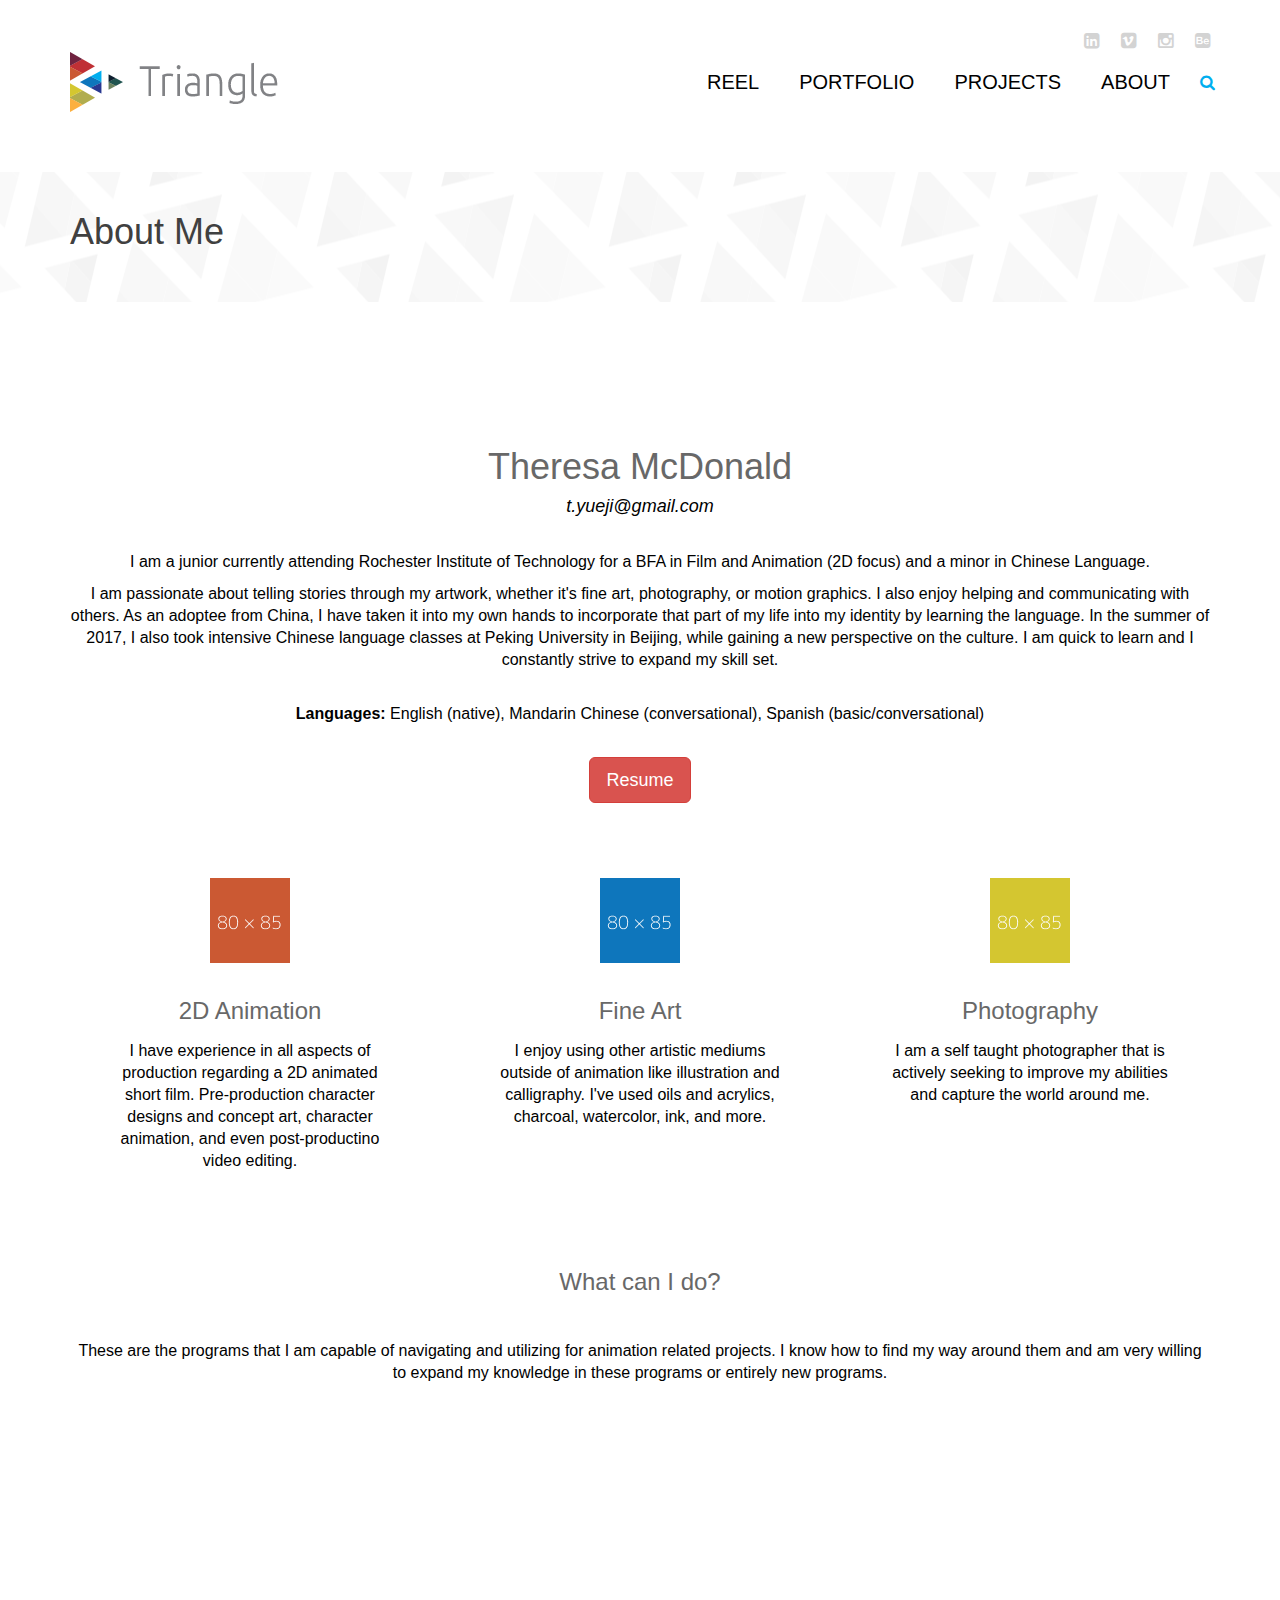
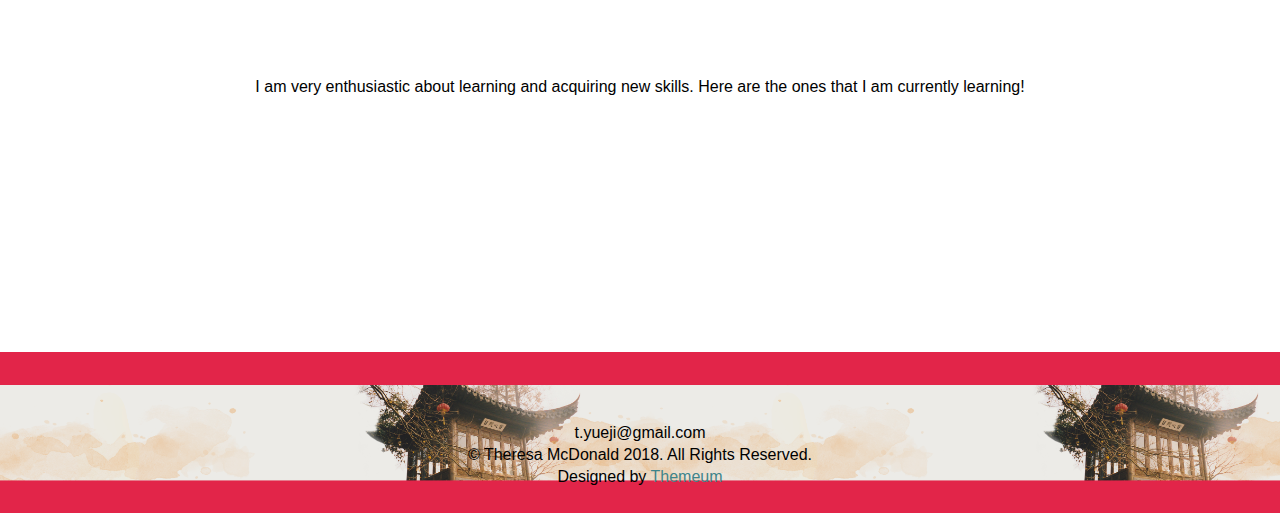
==== aboutus2.html @ 9c83306b "skills" ====
<!DOCTYPE html>
<html lang="en">
<head>
    <meta charset="utf-8">
    <meta name="viewport" content="width=device-width, initial-scale=1.0">
    <meta name="description" content="">
    <meta name="author" content="">
    <title>About | Theresa McDonald</title>
    <link href="css/bootstrap.min.css" rel="stylesheet">
    <link href="css/font-awesome.min.css" rel="stylesheet">
    <link href="css/lightbox.css" rel="stylesheet"> 
    <link href="css/animate.min.css" rel="stylesheet"> 
	<link href="css/main.css" rel="stylesheet">
	<link href="css/responsive.css" rel="stylesheet">

    <!--[if lt IE 9]>
	    <script src="js/html5shiv.js"></script>
	    <script src="js/respond.min.js"></script>
    <![endif]-->       
    <link rel="shortcut icon" href="images/ico/favicon.ico">
    <link rel="apple-touch-icon-precomposed" sizes="144x144" href="images/ico/apple-touch-icon-144-precomposed.png">
    <link rel="apple-touch-icon-precomposed" sizes="114x114" href="images/ico/apple-touch-icon-114-precomposed.png">
    <link rel="apple-touch-icon-precomposed" sizes="72x72" href="images/ico/apple-touch-icon-72-precomposed.png">
    <link rel="apple-touch-icon-precomposed" href="images/ico/apple-touch-icon-57-precomposed.png">
</head><!--/head-->

<body>
	<header id="header">      
        <div class="container">
            <div class="row">
                <div class="col-sm-12 overflow">
                   <div class="social-icons pull-right">
                        <ul class="nav nav-pills">
                            <li><a href="https://www.linkedin.com/in/theresa-mcdonald-ab7b09131/"><i class="fa fa-linkedin-square"></i></a></li>
							<li><a href="https://vimeo.com/chinarose"><i class="fa fa-vimeo-square"></i></a></li>
                            <li><a href="https://www.instagram.com/teeandroses/?hl=en"><i class="fa fa-instagram"></i></a></li>
                            <li><a href="https://www.behance.net/tym77132418"><i class="fa fa-behance-square"></i></a></li>
                            
                            
                        </ul>
                    </div> 
                </div>
             </div>
        </div>
        <div class="navbar navbar-inverse" role="banner">
            <div class="container">
                <div class="navbar-header">
                    <button type="button" class="navbar-toggle" data-toggle="collapse" data-target=".navbar-collapse">
                        <span class="sr-only">Toggle navigation</span>
                        <span class="icon-bar"></span>
                        <span class="icon-bar"></span>
                        <span class="icon-bar"></span>
                    </button>

                    <a class="navbar-brand" href="index.html">
                        <h1><img src="images/logo.png" alt="logo"></h1>
                    </a>
                    
                </div>
                <div class="collapse navbar-collapse">
                    <ul class="nav navbar-nav navbar-right">
						<li><a href="index.html">Reel</a></li>
						<li><a href="portfolio.html">Portfolio</a></li>
						<li><a href="projects.html">Projects</a></li>    
						<li><a href="aboutus2.html">About</a></li>

                    </ul>
                </div>
                <div class="search">
                    <form role="form">
                        <i class="fa fa-search"></i>
                        <div class="field-toggle">
                            <input type="text" class="search-form" autocomplete="off" placeholder="Search">
                        </div>
                    </form>
                </div>
            </div>
        </div>
    </header>
    <!--/#header-->
<section id="page-breadcrumb">
        <div class="vertical-center sun">
             <div class="container">
                <div class="row">
                    <div class="action">
                        <div class="col-sm-12">
                            <h1 class="title">About Me</h1>
                            
                        </div>
                    </div>
                </div>
            </div>
        </div>
   </section>
  

    <section id="about-company" class="padding-top wow fadeInUp" data-wow-duration="400ms" data-wow-delay="400ms">
        <div class="container">
            <div class="row">
                <div class="col-sm-12 text-center">
                    <img src="images/aboutus/5.jpg" class="margin-bottom" alt="">
                    <h1>Theresa McDonald</h1>
					<h4 class="margin-bottom"><i>t.yueji@gmail.com</i></h4> 
                    <p>I am a junior currently attending Rochester Institute of Technology for a BFA in Film and Animation (2D focus) and a minor in Chinese Language.</p>
					<p>I am passionate about telling stories through my artwork, whether it's fine art, photography, or motion graphics. I also enjoy helping and communicating with others. As an adoptee from China, I have taken it into my own hands to incorporate that part of my life into my identity by learning the language. In the summer of 2017, I also took intensive Chinese language classes at Peking University in Beijing, while gaining a new perspective on the culture. I am quick to learn and I constantly strive to expand my skill set. </p>
					</br>
					<p><b>Languages:</b> English (native), Mandarin Chinese (conversational), Spanish (basic/conversational) </p></br>
					 <button type="button" class="btn btn-lg btn-danger"><a href="https://drive.google.com/file/d/1Ku6L-DC4TEhxZw_4U4l9jzTJWD0DwLC5/view?usp=sharing"><font color="FFFFFF">Resume</font></a></button></p>
                </div>
            </div>
        </div>
    </section>
    <!--/#about-company-->
	
    
    
    <section id="services">
        <div class="container">
            <div class="row">
                <div class="col-sm-4 text-center padding wow fadeIn" data-wow-duration="1000ms" data-wow-delay="300ms">
                    <div class="single-service">
                        <div class="wow scaleIn" data-wow-duration="500ms" data-wow-delay="300ms">
                            <img src="images/home/icon1.png" alt="">
                        </div>
                        <h2>2D Animation</h2>
                        <p>I have experience in all aspects of production regarding a 2D animated short film. Pre-production character designs and concept art, character animation, and even post-productino video editing.</p>
                    </div>
                </div>
                <div class="col-sm-4 text-center padding wow fadeIn" data-wow-duration="1000ms" data-wow-delay="600ms">
                    <div class="single-service">
                        <div class="wow scaleIn" data-wow-duration="500ms" data-wow-delay="600ms">
                            <img src="images/home/icon2.png" alt="">
                        </div>
                        <h2>Fine Art</h2>
                        <p>I enjoy using other artistic mediums outside of animation like illustration and calligraphy. I've used oils and acrylics, charcoal, watercolor, ink, and more.</p>
                    </div>
                </div>
                <div class="col-sm-4 text-center padding wow fadeIn" data-wow-duration="1000ms" data-wow-delay="900ms">
                    <div class="single-service">
                        <div class="wow scaleIn" data-wow-duration="500ms" data-wow-delay="900ms">
                            <img src="images/home/icon3.png" alt="">
                        </div>
                        <h2>Photography</h2>
                        <p>I am a self taught photographer that is actively seeking to improve my abilities and capture the world around me.</p>
                    </div>
                </div>
            </div>
        </div>
    </section>

	&nbsp;
    <!--/#action-->

    <section id="company-information" >
        <div class="container">
            <div class="row">
                <div class="about-us">
				<div class="col-sm-12 text-center">
				<h2 class="bold">What can I do?</h2>
				<p>These are the programs that I am capable of navigating and utilizing for animation related projects. I know how to find my way around them and am very willing to expand my knowledge in these programs or entirely new programs.</p>
				</div>
                    <div class="col-sm-6 wow fadeInLeft" data-wow-duration="1000ms" data-wow-delay="300ms">
                        
                        <div class="row">
                           
                            
                                <h3 class="top-zero"></h3>
                                
								
								
								<div class="single-skill">
                                <h3>Photoshop</h3>
                                <div class="progress">
                                    <div class="progress-bar progress-bar-danger six-sec-ease-in-out" role="progressbar"  data-transition="90">90%</div>
                                </div>
                            </div>
                            <div class="single-skill">
                                <h3>TvPaint</h3>
                                <div class="progress">
                                    <div class="progress-bar progress-bar-danger six-sec-ease-in-out" role="progressbar"  data-transition="75">75%</div>
                                </div>
                            </div>
							<div class="single-skill">
                                <h3>Premiere Pro</h3>
                                <div class="progress">
                                    <div class="progress-bar progress-bar-danger six-sec-ease-in-out" role="progressbar"  data-transition="90">90%</div>
                                </div>
                            </div>
                            
							</div>
                        </div>
                    </div>
                    <div class="col-sm-6 wow fadeInRight" data-wow-duration="1000ms" data-wow-delay="300ms">
                        <div class="our-skills">
                            
                            
                            
							<div class="single-skill">
                                <h3>After Effects</h3>
                                <div class="progress">
                                    <div class="progress-bar progress-bar-danger six-sec-ease-in-out" role="progressbar"  data-transition="70">70%</div>
                                </div>
							</div>
							<div class="single-skill">
                                <h3>Toonboom Harmony</h3>
                                <div class="progress">
                                    <div class="progress-bar progress-bar-danger six-sec-ease-in-out" role="progressbar"  data-transition="70">70%</div>
                                </div>
                            </div>
                            <div class="single-skill">
                                <h3>Dragonframe</h3>
                                <div class="progress">
                                    <div class="progress-bar progress-bar-danger six-sec-ease-in-out" role="progressbar"  data-transition="80">80%</div>
                                </div>
                            </div>
                        </div>
                    </div>
                </div>
            </div>
        </div>
    </section>
   &nbsp;
	 <section id="company-information" class="padding-bottom">
        <div class="container">
            <div class="row">
                <div class="about-us">
				<div class="col-sm-12 text-center">
				<p>I am very enthusiastic about learning and acquiring new skills. Here are the ones that I am currently learning!</p>
				</div>
                    <div class="col-sm-6 wow fadeInLeft" data-wow-duration="1000ms" data-wow-delay="300ms">
                        
                        <div class="row">
                           
                            
                                <h3 class="top-zero"></h3>
                                
								
								
								<div class="single-skill">
                                <h3>Maya</h3>
                                <div class="progress">
                                    <div class="progress-bar progress-bar-warning six-sec-ease-in-out" role="progressbar"  data-transition="10">10%</div>
                                </div>
								</div>
                            
								<div class="single-skill">
                                <h3>Adobe Animate</h3>
                                <div class="progress">
                                    <div class="progress-bar progress-bar-warning six-sec-ease-in-out" role="progressbar"  data-transition="40">40%</div>
                                </div>
								</div>
                            
							</div>
                        </div>
                    </div>
                    <div class="col-sm-6 wow fadeInRight" data-wow-duration="1000ms" data-wow-delay="300ms">
                        <div class="our-skills">
                            
                           
							<div class="single-skill">
                                <h3>HTML/CSS</h3>
                                <div class="progress">
                                    <div class="progress-bar progress-bar-warning six-sec-ease-in-out" role="progressbar"  data-transition="30">30%</div>
                                </div>
							</div>
							<div class="single-skill">
                                <h3>Adobe Illustrator</h3>
                                <div class="progress">
                                    <div class="progress-bar progress-bar-warning six-sec-ease-in-out" role="progressbar"  data-transition="30">30%</div>
                                </div>
							</div>
							
                        </div>
                    </div>
                </div>
            </div>
        </div>
    </section>
   <!--/#footer-->
    <footer id="footer">
        <div class="container">
            <div class="row">
                
                <div class="col-sm-12" >
                    <div class="copyright-text text-center">
                        <p>t.yueji@gmail.com</p>
						<p>&copy; Theresa McDonald 2018. All Rights Reserved.</p>
                        <p>Designed by <a target="_blank" href="http://www.themeum.com">Themeum</a></p>
                    </div>
                </div>
            </div>
        </div>
    </footer>
    <!--/#footer-->

    <script type="text/javascript" src="js/jquery.js"></script>
    <script type="text/javascript" src="js/bootstrap.min.js"></script>
    <script type="text/javascript" src="js/lightbox.min.js"></script>
    <script type="text/javascript" src="js/wow.min.js"></script>
    <script type="text/javascript" src="js/jquery.countTo.js"></script>
    <script type="text/javascript" src="js/main.js"></script>   
   
</body>
</html>
---- css/main.css ----
/*
  Theme Name: Triangle
  Theme Uri: http://www.themeum.com
  Author: Themeum
  Author Uri: http://www.themeum.com
  Description: Creative Site Template
  Version: 1.1
  */

  @import url(https://fonts.googleapis.com/css?family=Lato:100,300,400,700);
  @import url(https://fonts.googleapis.com/css?family=Open+Sans:300italic,400italic,600italic,700italic,400,300,600,700);
  @import url(https://fonts.googleapis.com/css?family=Noto+Sans:400,700);

  body {
    background: #fff;
    font-family: 'book antiqua', sans-serif;
    font-weight: 300;
    font-size: 16px;
    line-height: 22px;
    color: #000;
  }

  html {
    height: 100%;
  }


  a{
    color:#C03035;
  }

  a:hover {
    outline: none;
    text-decoration:none;
    color:#ff3737;
  }

  a:focus {
    outline:none;
    outline-offset: 0;
  }

  a {
    -webkit-transition: 300ms;
    -moz-transition: 300ms;
    -o-transition: 300ms;
    transition: 300ms;
  }


  ul {
    list-style: none;
  }

  h1, h2, h3, h4, h5, h6 {
    font-family: 'Optima', sans-serif;
    font-weight: 300;
  }

  h1{
    color: #686868;
  }

  h2{
    font-size: 24px;
    color: #686868;
  }

  h3{
    font-size: 18px;
  }

  .overflow{
    overflow: hidden;
  }

  .uppercase{
    text-transform: uppercase;
  }

  .btn-common {
    font-size: 14px;
    color: #ff3737;
    border: 1px solid #0099ae;
    font-family: 'book antiqua', sans-serif;
    font-weight: 300;
    padding: 10px 25px;
  }

  #action .col-sm-5{
    position: absolute;

    top: 0;
    height: 100%;
    right: 0;
  }


  .btn-common:hover, 
  .btn-common:focus{
    outline: none;
    background: none;
    box-shadow: none;
    color: #01707f;
    border-color:#01707f;
  }

  .align-right{
    text-align: right;
  }

  .inline{
    display: inline-block;
  }

  .padding{
    padding: 65px 0;
  }

  .padding-bottom{
    padding-bottom: 65px;
  }

  .padding-top{
    padding-top: 90px;
  }

  .padding-right{
    padding-right: 80px;
  }

  .padding-left{
    padding-left: 80px;
  }

  .margin-bottom{
    margin-bottom: 35px;
  }

     .carousel-indicators.visible-xs {
      height: 20px;
      margin: 0;
      padding: 0;
      position: absolute;
      top: -35px;
      width: 100%;
      left: 0;
    }

  .carousel-indicators.visible-xs li {
    border-color: #D29948;
    border-width: 2px;
    height: 12px;
    margin: 0 5px 0 0;
    width: 12px;
  }

  .carousel-indicators.visible-xs li.active {
    background: rgba(210, 153, 72, 0.7);
  }


/*************************
*******Header******
**************************/


#header{
  margin-bottom: 0;
  padding: 30px 0 60px 0;
}

#header .navbar-inverse .container{
  position: relative;
}

.search{
  position: absolute;
  top: 20px;
  right: 0;
  z-index: 1;
}

.search i{
  color: #00aeef;
  cursor: pointer;
  position: absolute;
  right: 10px;
  top: 2px;
}

.field-toggle{
  position: relative;
  top: 30px;
  right: 15px;
  display: none;
  height: 50px;
}

.search-form{
  padding-left: 10px;
  height: 40px;
  font-size: 18px;
  color: #818285;
  font-weight: 300;
  outline: none;
  border: 1px solid #00aeef;
  margin-top: 20px;
  border-radius: 4px;
}

.social-icons ul li{
  padding: 0 10px;

}

.social-icons ul li:last-child{
  padding-right: 0;

}

.social-icons ul li a{
  font-size: 18px;
  color: #d3d3d3;
  padding: 0;
}

.social-icons ul li a:hover .fa-facebook {
  color:#ff3737;
}

.social-icons ul li a:hover .fa-behance-square {
  color:#ff3737;
}

.social-icons ul li a:hover .fa-instagram {
  color:#ff3737;
}

.social-icons ul li a:hover .fa-vimeo-square {
  color:#ff3737;
}

.social-icons ul li a:hover .fa-linkedin-square {
  color:#ff3737;
}

.social-icons ul li a:hover,
.social-icons ul li a:focus{  
  background: none;
}

#header .navbar {
  background: #fff;
  border: 0;
  margin-bottom: 0;
  font-family: 'optima', sans-serif;
}

#header .navbar-toggle{
  margin-top: 20px;
}

#header .navbar-brand{
  padding: 0;
  margin-left: 0;
}

#header .navbar-brand h1{
  padding: 0;
  margin: 0;
}

#header .navbar-nav.navbar-right >li:last-child{
  margin-right: 20px;
}

#header .navbar-nav.navbar-right >li a {
  color: #000;
  font-size: 20px;
  padding: 20px;
  text-transform: uppercase;
  font-weight: 300;
}


#header .navbar-inverse .navbar-nav  li.active > a,  
#header .navbar-inverse .navbar-nav  li.active > a:focus, 
#header .navbar-nav.navbar-right li > a:hover,
.navbar-inverse .navbar-nav > .open > a {
  background-color: inherit;
  border: 0;
  color: #ff3737;
}

#header .navbar-inverse .navbar-nav  li a:hover{
  color: #ff3737;
}


/*  Dropdown menu*/

ul.sub-menu {
  display: none;
  list-style: none;
  padding: 0;
  margin: 0;
}

#header .navbar-nav li ul.sub-menu li a{
  color: #818285;
  padding: 5px 0;
  font-size: 13px;
  display: block;
  text-transform: capitalize;
}

#header .navbar-nav li ul.sub-menu li .active{
  background: #00aeef;
  color: #fff;
  position: relative;
}

#header .navbar-nav li ul.sub-menu li .active i{
  position: absolute;
  font-size: 56px;
  top: -13px;
  color: #0884d5;
}

#header .navbar-nav li ul.sub-menu li .active .fa-angle-right{
  left: -3px;
}

#header .navbar-nav li ul.sub-menu li .active .fa-angle-left{
  right: -3px;
}

#header .navbar-nav li ul.sub-menu li a:hover,
#header .navbar-nav li ul.sub-menu li a:focus{
  background: #00aeef;
  color: #fff;
}

.fa-angle-down{
  padding-left: 5px; 
}

.scaleIn {
  -webkit-animation-name: scaleIn;
  animation-name: scaleIn;
}

@-webkit-keyframes scaleIn {
  0% {
    opacity: 0;
    -webkit-transform: scale(0);
    transform: scale(0);
  }

  100% {
    opacity: 1;
    -webkit-transform: scale(1);
    transform: scale(1);
  }
}

@keyframes scaleIn {
  0% {
    opacity: 0;
    -webkit-transform: scale(0);
    -ms-transform: scale(0);
    transform: scale(0);
  }

  100% {
    opacity: 1;
    -webkit-transform: scale(1);
    -ms-transform: scale(1);
    transform: scale(1);
  }
}


/*************************
*******Footer******
**************************/

#footer {
  padding-bottom: 10px;
  background-image: url(../images/home/footer1.png);
  background-repeat: repeat-x;
  background-position: bottom;
  background-size: contain;
}

#footer h1{
  margin-bottom: 65px;
  margin-top: 36px;
}

#footer .bottom-separator {
  margin-bottom: 60px;
}

#message {
  height: 110px;
  resize: none;
}

.bottom > h2 {
  margin-top: 0;
  margin-bottom: 26px;
}

.bottom .media-body h3 {
  margin-top: 0;
  padding-left: 25px;
}

.bottom .media-body h3 a{
  color: #ea2c00;
}

.testimonial .media{
  margin-top: 0;
  margin-bottom: 25px;
}

.testimonial .media>.pull-left{
  margin-right: 25px;
}

.testimonial .media>.pull-left img{
  margin-top: 6px;
}

.testimonial .media .media-body blockquote{
  padding-left: 25px;
  padding-right: 30px;
  position: relative;
  border-left: 0;
  margin-bottom: 0;
}

.testimonial .media .media-body blockquote:before{
  position: absolute;
  left: 5px;
  top: 8px;
  content: '"';
  font-size: 40px;
  color: #ea2c00;
  font-family: 'book antiqua', sans-serif;
  transform:rotate(180deg);
  -ms-transform:rotate(180deg); /* IE 9 */
  -webkit-transform: rotate(180deg); /* Opera, Chrome, and Safari */
  line-height: 0;
}

.testimonial .media .media-body blockquote:after{
  position: absolute;
  right: 30px;
  bottom: 14px;
  content: '"';
  font-size: 40px;
  color: #ea2c00;
  font-family: 'book antiqua', sans-serif;
  line-height: 0;
}

.contact-info.bottom {
  padding-left: 25px;
}

.bottom > address {
  line-height: 22px;
  margin-bottom: 40px;
}

.form-control {
  border: 1px solid #eaeaea;
  font-weight: 300;
  outline: none;
  box-shadow: none;
  height: 40px;
}

.form-control:hover, 
.form-control:focus{
  border-color: #4fcccd;
  outline: none;
  box-shadow: none;
}

.btn-submit {
  width: 100%;
  background-color: #4fcccd;
  color: #fff;
  font-size: 14px;
  font-weight: 300;
  letter-spacing: 5px;
  text-transform: uppercase;
  border-radius: 3px;
  margin-top: 5px;
  border-bottom: 3px solid #2f9697;
  box-shadow: none;
  padding: 10px;
}

.btn-submit:hover, 
.btn-submit:focus{
  color: #fff;
  outline: none;
  box-shadow: none;
  opacity: .8;
}

.copyright-text{
  margin-top: 70px;
  color: #000000;
  font-size: 16px;  
  padding-bottom: 15px;
}

.copyright-text a {
  color: #3e848a
}

.copyright-text p {
  margin-bottom: 0;
}

/*************************
*******Home Page******
**************************/
#home-slider {
  background: url(../images/home/slider-bg.png) 0 100% repeat-x;
  position: relative;
}

#home-slider .main-slider {
  position: relative;
  height: 450px;
}

#home-slider .slide-text{
  position: absolute;
  top: 50px;
  left: 0;
  width: 450px;
}

.animate-in .slide-text {
  -webkit-animation: fadeInLeftBig 700ms cubic-bezier(0.190,1.000,0.220,1.000) 200ms both;
  animation: fadeInLeftBig 700ms cubic-bezier(0.190,1.000,0.220,1.000) 200ms both;
}

#home-slider .slider-hill {
  position: absolute;
  right: 0;
  bottom: 0;
}

.animate-in .slider-hill {
  -webkit-animation: bounceInDown 1000ms ease-in-out 200ms both;
  animation: bounceInDown 1000ms ease-in-out 200ms both;
}

#home-slider .slider-house {
  position: absolute;
  right: 110px;
  bottom: -30px;
}

.animate-in .slider-house {
  -webkit-animation: bounceInDown 500ms ease-in-out 800ms both;
  animation: bounceInDown 500ms ease-in-out 800ms both;
}

#home-slider .slider-sun {
  position: absolute;
  right: 365px;
  bottom: 100px;
}

.animate-in .slider-sun {
  -webkit-animation: scaleIn 500ms ease-in-out 1200ms both;
  animation: scaleIn 500ms ease-in-out 1200ms both;
}

#home-slider .slider-birds1 {
  position: absolute;
  right: 470px;
  bottom: 75px;
}

.animate-in .slider-birds1 {
  -webkit-animation: fadeInLeft 500ms ease-in-out 1200ms both;
  animation: fadeInLeft 500ms ease-in-out 1200ms both;
}

#home-slider .slider-birds2 {
  position: absolute;
  right: 40px;
  bottom: 150px;
}

.animate-in .slider-birds2 {
  -webkit-animation: fadeInRight 500ms ease-in-out 1200ms both;
  animation: fadeInRight 500ms ease-in-out 1200ms both;
}


#home-slider h1{
  margin-top: 100px;
  margin-bottom: 25px;
}

#home-slider .btn-common {
  margin-top: 20px;
}

#home-slider .preloader {
  position: absolute;
  left: 0;
  top: 0;
  bottom: -30px;
  right: 0;
  background: #fafafa;
  text-align: center;
}

#home-slider .preloader > i {
  font-size: 48px;
  height: 48px;
  line-height: 48px;
  color: #00aeef;
  position: absolute;
  left: 50%;
  margin-left: -24px;
  top: 50%;
  margin-top: -24px;
}

#action {
  background-image: url(../images/home/tour-bg.png);
  background-color: #fbfafa;
  background-repeat: repeat-x;
  height: 157px;
  background-position: center;
  display: table;
  position: static;
  width: 100%;
}

.vertical-center{
  display: table-cell;
  vertical-align: middle;
  width: 100%;
  position: statice;
}


.single-service{
  overflow: hidden;
  display: block;
}

.single-service img {
  margin-bottom: 35px;
}

.single-service .fold {
  margin-bottom: 35px;
}

.single-service h2 {
  margin-top: 0;
  margin-bottom: 15px;
}

.single-service p {
  padding: 0 48px;
}

.action h1{
  margin-top: 0;
}

.action p{
  font-size: 18px;
  margin-bottom: 0;
  font-weight: 300;
}

.action .btn-common{
  margin-top: 55px;
  float: left;
}

.title {
  color: #404040;
  font-weight: 300;
}

.single-features {
  overflow: hidden;
  padding-top: 65px;
  padding-bottom: 40px;
}

.single-features .col-sm-6 {
  margin-top: 50px;
}

.single-features:last-child {
  padding-bottom: 95px;
  padding-top: 0;
}

.single-features h2{
  margin-bottom: 15px;
}

#clients{
  padding-bottom: 45px;
}

.clients {
  margin-bottom: 45px;
}

.clients img {
  display: inline-block;
}

.clients-logo {
  overflow: hidden;
  margin-bottom: 10px;
}



/*************************
*******About Us Page******
**************************/

#action , 
#page-breadcrumb{
  position: relative;
}

#page-breadcrumb {
  background-image: url(../images/home/tour-bg.png);
  background-color: #fbfafa;
  background-repeat: repeat-x;
  height: 130px;
  background-position: center;
  display: table;
  position: static;
  width: 100%;
}

#team {
  padding: 85px 0;
}

#team-carousel {
  margin-top: 80px;
}

#company-information .padding-top{
  padding-top: 172px;
  
}

.single-service img {
  height: 85px;
}

.tour-button {
  background-image: url(../images/home/tour-icon2.png);
  height: 100%;
  background-repeat: no-repeat;
  position: absolute;
  width: 100%;
  left: 0;
  background-position: 151px 4px;
}

.about-image {
  padding:90px 90px 0;
}

.team-single {
  position: relative;
}

.person-thumb {
  position: relative;
}

.person-thumb img {
}


.social-profile {
  background: none repeat scroll 0 0 rgba(137, 97, 46, 0.8);
  display: none;
  position: absolute;
  text-align: center;
  top: 0;
    -webkit-transition: all 0.9s ease;
  -moz-transition: all 0.9s ease;
  -ms-transition: all 0.9s ease;
  -o-transition: all 0.9s ease;
  transition: all 0.9s ease;transition: all 0.9s ease 0s;
  width: 100%;
  height: 100%;
}

.team-single:hover .social-profile{
  background:rgba(112, 35, 64, 0.9);
  display: block;
  -webkit-animation: fadeInUp 400ms;
  animation: fadeInUp 400ms;
  -webkit-transition: all 0.9s ease;
  -moz-transition: all 0.9s ease;
  -ms-transition: all 0.9s ease;
  -o-transition: all 0.9s ease;
  transition: all 0.9s ease;
}

.social-profile .nav-pills {
  display: inline-block;
  margin-top: -26px;
  padding: 0;
  position: relative;
  top: 50%;
}

.social-profile .nav-pills li {
  display: inline-block;
  margin: 0 5px;
}

.social-profile .nav-pills li a {
  color: #fff;
  border: 1px solid #fff;
  width: 40px;
  height: 40px;
  line-height: 40px;
  text-align: center;
  padding: 0;
  border-radius: 40px;
  -webkit-transition: all 0.9s ease;
  transition: all 0.9s ease;
}

.social-profile .nav-pills li a:hover {
  color: #ff3737;
  border-color: #702340;
}

.person-info h2 {
  font-weight: 300;
  margin-bottom: 5px;
}

.person-info h3 {
  font-size: 16px;
  color: #686868;
  font-weight: 300;
  margin-top: 0;
  margin-bottom: 0;
}

.team-carousel-control {
  position: absolute;
  top: 36%;
  width: 13px;
  height: 16px;
  text-indent: -9999999px;
  -webkit-transition: all 0.9s ease;
  -moz-transition: all 0.9s ease;
  -ms-transition: all 0.9s ease;
  -o-transition: all 0.9s ease;
  transition: all 0.9s ease;
}

.right.team-carousel-control {
  right: -50px;
  background-image: url(../images/aboutus/right.png);
}

.left.team-carousel-control {
  left: -50px;
  background-image: url(../images/aboutus/left.png);
}

.team-carousel-control:hover{
  background-position: 0 -18px;
  -webkit-transition: all 0.5s ease;
  -moz-transition: all 0.5s ease;
  -ms-transition: all 0.5s ease;  
  -o-transition: all 0.5s ease;
  transition: all 0.5s ease;
}

.count h1{
  font-size: 60px;
  color: #00aeef;
}

.count h3{
  font-size: 16px;
}

.progress .progress-bar.six-sec-ease-in-out {
  -webkit-transition: width 1s ease-in-out;
  -moz-transition: width 1s ease-in-out;
  -ms-transition: width 1s ease-in-out;
  -o-transition: width 1s ease-in-out;
  transition:  width 1s ease-in-out;
}

.top-zero{
  margin-top: 0;
}

h3.top-zero{
  font-size: 20px;
}

#company-information .about-us h2{
  margin-bottom: 45px;
}

.single-skill h3{
  font-size: 18px;
}

.progress{
  height: 30px;
  box-shadow: none;
  -webkit-box-shadow: none;
}

.progress-bar{
  line-height: 30px;
  box-shadow: none;
  -webkit-box-shadow: none;
}

.progress-bar.progress-bar-primary{
  background: #00aeef;
}



/*************************
*******Service Page******
**************************/
#recent-projects{
  padding: 85px 0;
}

.recent-projects .team-single{
  height: 355px;
}

.recent-projects p.padding-bottom{
  padding-bottom: 50px;
}

.choose{
  padding-top: 30px;
}

#company-information.choose .padding-top{
  padding-top: 50px;
}

#company-information h2{
  margin-bottom: 25px;
  margin-top: 0;
}

ul.elements{
  list-style: none;
  margin: 0;
  padding: 0;
}

ul.elements li{
  margin: 6px 0;
}

ul.elements li > i{
  color:#C03035;
  display: inline-block;
  margin-right: 10px;
}

#company-information h1.margin-bottom{
  margin-bottom: 26px;
}

/*************************
*******Portfolio Default**
**************************/

.portfolio-single {
  position: relative;
}

.portfolio-thumb {
  position: relative;
}

.portfolio-thumb img {
  width: 100%;
}


.portfolio-single:hover .portfolio-view{
  display: block;
  -webkit-animation: fadeInUp 400ms;
  animation: fadeInUp 400ms;
}

#portfolio .row{
  margin-left: -10px;
  margin-right: -10px;
}

.portfolio-view {
  display: none;
  position: absolute;
  top: 0;
  height: 100%;
  background:rgba(112, 35, 64, 0.9);
  width: 100%;
  text-align: center;
}

.portfolio-view .nav-pills {
  padding: 0;
  display: inline-block;
  margin-top: -26px;
  top: 50%;
  position: relative;
}

.portfolio-view .nav-pills li {
  display: inline-block;
  margin: 0 5px;
}

.portfolio-view .nav-pills li a {
  color: #fff;
  border: 1px solid #fff;
  width: 40px;
  height: 40px;
  line-height: 38px;
  text-align: center;
  padding: 0;
  border-radius: 40px;
  -webkit-animation: scaleIn 400ms linear 100ms both;
  animation: scaleIn 400ms linear 100ms both;
  -webkit-transition: all 0.9s ease;
  transition: all 0.9s ease;
}

.portfolio-view .nav-pills li a:hover {
  color: #ff3737;
  border-color: #702340;
  -webkit-transition: all 0.9s ease;
  transition: all 0.9s ease;
}

.portfolio-info {
  overflow: hidden;
  margin-bottom: 30px;
}

.portfolio-info h2 {
  font-size: 18px;
  margin: 15px 0 0;
}

.portfolio-filter {
  margin: 80px 0;
  padding: 0;
}

.portfolio-filter li {
  display: inline-block;
  position: relative;
}

.portfolio-filter li a {
  border-radius: 0;
  color: #686868;
  font-size: 18px;
  font-weight: 300;
  padding: 0 25px;
  text-transform: capitalize;
  border: none;
}

.portfolio-filter li .active{
  background: transparent;
  box-shadow: none;
  -webkit-box-shadow: none;
}

.portfolio-filter li a:hover, 
.portfolio-filter li a:focus,
.portfolio-filter li a.active {
  background: transparent;
  box-shadow: none;
  -webkit-box-shadow: none;
}

.portfolio-filter li a.active:before{
  position: absolute;

  content: "";
  left: 0;
  width: 13px;
  height: 16px;
  background: url(../images/portfolio/icon.png);
  top: 5px;
}

.portfolio-pagination{
  text-align: center;
  
  padding-top: 40px;
  padding-bottom: 90px;
}

.pagination li{
  display: inline-block;
  margin: 0 10px;
}

.pagination li a{
  color: #000;
  padding: 5px 10px;
  border-radius: 5px;
  border: 1px solid #fff;
}

.pagination li:first-child a{
  background: url(../images/portfolio/left.png);
  background-repeat: no-repeat;
  text-indent: -999999999px;
  background-position: center top 10px;
  width: 32px;
  height: 36px;
  border: none;
  -webkit-transition: 300ms;
  -moz-transition: 300ms;
  -o-transition: 300ms;
  transition: 300ms;
}

.pagination li:first-child a:hover{
  background: url(../images/portfolio/left.png);
  background-position: center top -37px;
  background-repeat: no-repeat;
  -webkit-transition: 300ms;
  -moz-transition: 300ms;
  -o-transition: 300ms;
  transition: 300ms;
}

.pagination li:last-child a{
  background: url(../images/portfolio/right.png);
  background-repeat: no-repeat;
  text-indent: -999999999px;
  background-position: center top 10px;
  width: 32px;
  height: 36px;
  border: none;
  -webkit-transition: 300ms;
  -moz-transition: 300ms;
  -o-transition: 300ms;
  transition: 300ms;
}

.pagination li:last-child a:hover{
  background: url(../images/portfolio/right.png);
  background-position: center top -37px;
  background-repeat: no-repeat;
  -webkit-transition: 300ms;
  -moz-transition: 300ms;
  -o-transition: 300ms;
  transition: 300ms;
}

.pagination li a:hover,
.pagination .active a, 
.pagination a:active, 
.pagination .active a:hover,
.pagination .active a:focus, 
.pagination a:focus {
  background: transparent;
  border-color: #C03035;
  color: #C03035;
}


/*****************************
Portfolio with right sidebar
*****************************/

.sidebar h3 {
  color: #404040;
  margin-top: 0;
  border-bottom: 3px solid #ececec;
  margin-bottom: 6px;
  padding-bottom: 8px;
}

.sidebar-item{
  margin-bottom: 48px;
}

.categories .navbar-stacked li {
  border-bottom: 1px solid #ececec;
}

.categories .navbar-stacked li:last-child {
  border-bottom: 0px solid #ececec;
}

.categories .navbar-stacked li a {
  font-size: 16px;
  color: #6a6a6a;
  padding: 8px 0;
  padding-left: 0;
}

.categories .navbar-stacked li a:hover{
  background: none;
  margin-left: 20px;
  color: #0099AE;
  opacity: 1;
}

.categories .navbar-stacked li.active a{
  color: #0099AE;
  padding-left: 20px;
}

.categories .navbar-stacked li.active a:before{
  position: absolute;
  content: "";
  border-color: transparent transparent transparent #0099AE;
  border-width: 8px;
  border-style: solid;
  left: 0;
  top: 13px;
  margin-top: 0;
  z-index: 0;
  transition: all 0.3s ease 0s;
  -moz-transition: all 0.3s ease 0s;
  -webkit-transition: all 0.3s ease 0s;
  -o-transition: all 0.3s ease 0s;
}

.categories .navbar-stacked li.active a:after {
  position: absolute;
  content: "";
  border-color: transparent transparent transparent #fff;
  border-width: 6px;
  border-style: solid;
  left: 0px;
  top: 15px;
  margin-top: 0;
  z-index: 1;
  transition: all 0.3s ease 0s;
  -moz-transition: all 0.3s ease 0s;
  -webkit-transition: all 0.3s ease 0s;
  -o-transition: all 0.3s ease 0s;
}

.sidebar-item .media{
  border-bottom: 1px solid #ececec;
  padding-bottom: 10px;
  padding-top: 21px;
  margin-top: 0;
  transition: all 0.3s ease 0s;
  -moz-transition: all 0.3s ease 0s;
  -webkit-transition: all 0.3s ease 0s;
  -o-transition: all 0.3s ease 0s;    
}

.sidebar-item .media:last-child{
  border-bottom: 0px solid #ececec;  
  padding-bottom: 0; 
}

.sidebar-item .media:hover{
  border-left: 2px solid #0099AE;
  padding-left: 5px;
  transition: all 0.3s ease 0s;
  -moz-transition: all 0.3s ease 0s;
  -webkit-transition: all 0.3s ease 0s;
  -o-transition: all 0.3s ease 0s;
}

.sidebar-item .media:hover.media .media-body h4 a{
  color: #0099AE;
  transition: all 0.3s ease 0s;
  -moz-transition: all 0.3s ease 0s;
  -webkit-transition: all 0.3s ease 0s;
  -o-transition: all 0.3s ease 0s;
}

.sidebar-item .media .media-body h4 {
  margin-top: 0;
  margin-bottom: 8px;
}

.sidebar-item .media .media-body h4 a{
  color: #7d7d7d;
  font-size: 16px;
}

.sidebar-item .media .media-body p {
  color: #b4b4b4;
  font-size: 12px;
}

.tag-cloud .nav-pills{
  margin-top: 16px;
}

.tag-cloud .nav-pills li{
  margin: 0;
  margin-top: 6px;
  margin-right: 4px;
}

.tag-cloud .nav-pills li a{
  font-size: 14px;
  font-weight: 300;
  padding: 5px 15px;
  background: #bbbbbb;
  color: #fff;
  border-radius: 3px;
}

.tag-cloud .nav-pills li a:hover{
  background: #0099AE;
}

.popular ul.gallery {
  margin: 0;
  padding: 0;
  list-style: none;
  margin: 10px -8px;
}

.popular ul.gallery li {
  display: block;
  width: 33.33%;
  float: left;
  padding: 8px;
}

.popular ul.gallery li a {
  display: block;
}

.popular ul.gallery li a img {
  width: 100%;
  transition: border-radius 300ms ease-in;
  -webkit-transition: border-radius 300ms ease-in;
}

.popular ul.gallery li a img:hover {
  border-radius: 60px;
}


/* Start: Recommended Isotope styles */

/**** Isotope Filtering ****/
.isotope-item {
  z-index: 2;
}

.isotope-hidden.isotope-item {
  pointer-events: none;
  z-index: 1;
}

/**** Isotope CSS3 transitions ****/

.isotope,
.isotope .isotope-item {
  -webkit-transition-duration: 0.8s;
  -moz-transition-duration: 0.8s;
  -ms-transition-duration: 0.8s;
  -o-transition-duration: 0.8s;
  transition-duration: 0.8s;
}

.isotope {
  -webkit-transition-property: height, width;
  -moz-transition-property: height, width;
  -ms-transition-property: height, width;
  -o-transition-property: height, width;
  transition-property: height, width;
}

.isotope .isotope-item {
  -webkit-transition-property: -webkit-transform, opacity;
  -moz-transition-property: -moz-transform, opacity;
  -ms-transition-property: -ms-transform, opacity;
  -o-transition-property: -o-transform, opacity;
  transition-property: transform, opacity;
}

/**** disabling Isotope CSS3 transitions ****/
.isotope.no-transition,
.isotope.no-transition .isotope-item,
.isotope .isotope-item.no-transition {
  -webkit-transition-duration: 0s;
  -moz-transition-duration: 0s;
  -ms-transition-duration: 0s;
  -o-transition-duration: 0s;
  transition-duration: 0s;
}




/*****************************
Portfolio Details
*****************************/

#portfolio-information.padding-top{
  padding-top: 100px;
}

.project-name h2{
  margin-top: 0;
  margin-bottom: 15px;
}

#related-work .title{
  margin-bottom: 55px;
  margin-top: 10px;
}

.navbar-default {
  background: none;
  padding: 0;
}

.navbar-default li a{
  font-size: 12px;
  padding: 0;
  padding-right: 15px;
}

.navbar-default li a i{
  padding-right: 8px;
}

.navbar-default li a:hover{
  color: #0884d5;
  background: none;
}

.skills .navbar-default,
.client .navbar-default{
  margin-left: 35px;
  
}

.live-preview .btn-common{
  margin-top: 21px;
  padding: 13px 45px;
}


/*****************************
Blog Default
*****************************/

.single-blog.timeline {
  background: #FFFFFF;
  border: 1px solid #ff3737;
  border-bottom: 0;
  position: relative;
  padding-bottom: 0;
}

.timeline .post-content {
  padding: 20px 20px 0;
}

.post-thumb{
  margin: -1px -1px 0;
  position: relative;
  overflow: hidden;
}

.timeline .post-thumb img {
  width: 100%;
}

.post-thumb iframe{
  width: 100%;
  min-height: 270px;
  border: 0;
}

.post-overlay{
  position: absolute;
  top: 50%;
  display: none;
  width: 94px;
  height: 140px;
  margin-top: -70px;
  overflow: hidden;
}

.post-overlay span{
  position: absolute;
  left: 50%;
  bottom: 0; 
  margin-left: -60px;
  -webkit-animation: fadeInUp 400ms;
  animation: fadeInUp 400ms;
  z-index: 9;
}


.post-overlay span:before{
  position: absolute;
  bottom: 0;
  border-style: solid;
  border-width: 60px;
  content: "";
  border-color: transparent transparent #ff3737 transparent;
  z-index: -1;
  cursor: initial;
}

.post-overlay span a{
  font-size: 30px;
  color: #fff;
  background: transparent;
  padding: 0; 
  margin-left: 50px;
}

.single-blog:hover .post-overlay{
  display: block;
  -webkit-animation: fadeIn 300ms;
  animation: fadeIn 300ms;
}

.timeline-divider{
  position: relative;
  padding-top: 50px;
}

.timeline-divider:before{
  position: absolute;
  top: 0;
  content: "";
  border-left-style: solid;
  border-left-width: 1px;
  height: 100%;
  border-left-color: #ff3737;
  left: 50%;
  margin-left: -2px;
}

.timeline-blog .col-sm-6.padding-top{
  padding-top: 70px;
}

.post-content{
  padding: 20px 0;
}

.timeline-date .btn-common{
  font-size: 18px;
  color: #4a4a4a;
  font-weight: 300;
  border-radius: 0;
  padding: 17px 40px;
}

.arrow-right{
  position: relative;
}

.arrow-right:after{
  position: absolute;
  right: 1px;
  content: "";
  top: 15px;
  background: url(../images/blog/left.png);
  width: 43px;
  height: 54px;
}

.arrow-left{
  position: relative;
}

.arrow-left:before{
  position: absolute;
  left: -2px;
  content: "";
  top: 86px;
  background: url(../images/blog/right.png);
  width: 43px;
  height: 54px;
}

.post-title {
  margin-top: 0;
}

.post-title a,
.comments-number a{
  color: #686868;
}

.post-content .post-author{
  margin-top: 0;
  
}

.post-content  .post-author a{
  font-weight: 300;
  font-size: 14px;
  color: #0099AE;
}

a.read-more{
  color: #0099AE;
  font-weight: 300;
}

a.read-more:hover{
  color: #01707F
}

.post-bottom{
  border-top: 1px solid #eeeeee;
  padding-top: 10px;
  margin-top: 20px;
  margin: 20px -20px 0;
  padding: 20px 20px 0;
}


/*****************************
Blog with right sidebar
*****************************/

.single-blog{
  padding-bottom: 30px;
}

.single-blog .post-bottom{
  border-bottom: 1px solid #eeeeee;
  padding-top: 10px;
  padding-bottom: 10px;
}

.single-blog .post-overlay span{
  left: 0;
  top: 0;
  margin-left: 0;
  width: 94px;
  height: 140px;
  background: url(../images/blog/blog-arrow.png);
  -webkit-animation: fadeInLeft 400ms;
  animation: fadeInLeft 400ms;
}

.single-blog .post-overlay span a{
  margin-left: 8px;
  font-weight: 700;
  font-size: 36px;
  line-height: 18px;
  position: absolute;
  top: 50px;
}

.single-blog .post-overlay span a small{
  font-size: 16px;
  font-weight: 300;
  margin-left: 5px;
}

.single-blog .post-overlay span:before{
  border-color: transparent;
  border-width: 0;
}

.post-nav{
  margin:0;
  padding: 0;
}

.post-nav li a{
  color: #0099AE;
  padding: 0;
  text-align: left;
}

.post-nav li a i{
  color: #0099AE;
  margin-right: 8px;
}

.post-nav li a:hover{
  background: none;
}

.blog-padding-right{
  padding-right:35px;
}

.blog-pagination {
  text-align: center;
  padding-top: 10px;
  padding-bottom: 55px;
}

/*****************************
Blog with right sidebar
*****************************/

.masonery_area .single-blog{}
.masonery_area .single-blog .post-thumb{
  height: auto;
}

.masonery_area .single-blog .post-title{
  margin-top: 5px;
}

.masonery_area .single-blog .post-title a{
  font-size: 20px;
}

.masonery_area .single-blog .post-thumb img{
  height:auto;
}

.masonery_area .single-blog .post-bottom{
  border-top:0;
  padding-top:0;
  margin-top:15px;
}

/* Audio CSS */

.audiojs{
  background:#C03035;
  height: 45px;
  width: 100%;
}

.audiojs .scrubber{
  background: #fff;  
  height: 8px;
  border-top: 0;
  width: 170px;
  margin-top: 19px;
  margin-left: 12px;
  border-radius: 10px;
}

.audiojs .play-pause{
  background: #a92b2f;
  width: 68px;
  height: 45px;
  padding: 0;
  padding-left: 24px;
  padding-top: 10px;
  border-right: 0;
}

.audiojs .time{
  display: none;
  
}

.audiojs .progress{
  background: #A92B2F;

  height: 8px;
  border-radius: 10px;
}

.audiojs .loaded{
  background:#fff;
  height: 8px;
  border-radius: 10px;
}


/*****************************
Blog Details
*****************************/

.navbar-nav.post-nav li{
  margin-right: 60px;
}

.single-blog.blog-details .post-content{
  padding-top: 30px;
}

.single-blog.blog-details .post-bottom{
  margin-top: 55px;
}

.blog-share{
  margin-top: 40px;
  background: #f5f5f5;
  display: inline-block;
  padding: 2px 0;
}

span.stMainServices,
span.stButton_gradient, 
.stButton .chicklets{
  height:24px !important;
}

.author-profile.padding{
  padding-top:50px;
}

.author-profile .col-sm-2 img{
  width: 100%;
  border-left: 3px solid #0099AE;
}

.author-profile h3{
  margin-top:0;
  color: #3a424c;
}

.author-profile p{
  color: #3a424c;
  font-weight: 400;
}

.author-profile span a{
  color: #C03035;
}

.response-area{
  border-bottom: 0;
}

.response-area h2{
  margin-top: 0;  
  margin-bottom: 0;
  border-bottom: 0;
  padding-bottom: 20px;
}

.post-comment{
  padding-left: 70px;
  padding-top: 36px;
  border-top: 1px solid #f1e8dd;
}

.post-comment .pull-left img{
  margin-right: 60px;
  border-left: 3px solid #0884d5;
}

.post-comment .media-body{
  padding-top: 6px;
  border-bottom: 0;
  padding-bottom: 50px;
}

.post-comment .media-body p{
  margin-top:10px;
}

.post-comment .media-body span i{
  color: #C03035;
  margin-right: 10px;
}

.post-comment .media-body span a{
  color: #C03035;
  font-weight: 700;
}

.post-comment .media-body .post-nav li a{
  font-weight: 300;
}

.parrent .media-list{
  margin-left: 190px;
}

.parrent .post-comment{
  padding-left: 0;
  margin-left: 70px;
}


/****************************
********* Contact Us*********
*****************************/
#map-section {
  margin-top: 50px;
  margin-bottom: 50px;
  position: relative;
}

#gmap {
  height: 350px;
}

.get-in-touch img {
  margin-top: 35px;
  margin-bottom: 32px;
}

.get-in-touch p {
  font-size: 18px;
  font-weight: 300;
}

#map-section .contact-info {
  position: absolute;
  background-color: #7c3651;
  right: 0;
  top: 0;
  width: 33%;
  height: 100%;
  padding:25px 50px;
  opacity: 0.9;
  color: #fff;
}

#map-section .contact-info h2, 
#map-section .contact-info a {
  color: #fff
}

#map-section address a:hover {
  color:#00AEEF
}

#contact-form #message{
  resize:none;
}

#contact-form .btn-submit {
  width: 28%;
  margin: 5px auto;
}

.corporate-info .corporate-address {
  background-image: url("../images/contact-bg.png");
  background-position: left top;
  background-repeat: no-repeat;
  overflow: hidden;
  padding-bottom: 50px;
}

.corporate-info .corporate-address address {
  background-image: url("../images/icon-map.png");
  background-position: left top;
  background-repeat: no-repeat;
  padding-left: 40px;
}


/****************************
****** Price-table CSS*******
*****************************/

.price-table {
  margin-top: 88px;
  margin-bottom: 96px;
}

.single-price ul {
  padding: 0;
  margin: 0;
  list-style: none;
}

.table-heading {
  background-color: transparent !important;
  color: #FFFFFF !important;
  overflow: hidden;
  padding: 0 !important;
  text-align: center;
}

.single-price.price-one .plan-name, 
.single-price.price-two .plan-name, 
.single-price.price-three .plan-name, 
.single-price.price-four .plan-name {   
  color: #fff;
  font-size: 20px;
  margin-bottom: 0;
  padding: 10px 0;
  text-transform: capitalize;
}

.single-price.price-one .plan-name {
  background-color: #0e76bc;
}

.single-price.price-two .plan-name {
  background-color: #ac2429;
}

.single-price.price-three .plan-name {
  background-color: #ed8d1b;
}

.single-price.price-four .plan-name {
  background-color: #6c825f;
}


.single-price .plan-price { 
  color: #fff;
  float: none;
  font-size: 14px;
  height: 110px;
  margin-bottom: 15px;
  overflow: hidden;
  position: relative;
  z-index: 5;
  padding-top: 15px;
}


.plan-price .dollar-sign {
  font-size: 18px;
}

.plan-price .price {
  font-size: 24px;
}

.plan-price .month {
  display: block;
  margin-top: -6px;
}

.price-one .plan-price:after, 
.price-two .plan-price:after, 
.price-three .plan-price:after, 
.price-four .plan-price:after  {  
  border-style: solid;
  border-width: 110px;
  content: "";
  height: 0;
  left:50%;
  position: absolute;
  top: 0;
  width: 0;
  z-index: -1;
  margin-left: -110px;
}

.price-one .plan-price:after {
  border-color: #0d6fb1 transparent transparent;
}

.price-two .plan-price:after {
  border-color: #ac2429 transparent transparent;
}

.price-three .plan-price:after {
  border-color: #e78817 transparent transparent;
}

.price-four .plan-price:after {
  border-color: #5f7452 transparent transparent;
}

.single-price ul li, 
.single-table ul li {
  padding: 12px 18px;
  background-color: #f7f7f7;
  margin-bottom: 5px;
  color: #696969;
}

.single-price ul li span, 
.single-table ul li span {
  float: right;
}

.price-one .btn-buynow, 
.price-two .btn-buynow, 
.price-three .btn-buynow, 
.price-four .btn-buynow   {  
  border-radius: 0;
  color: #fff;
  padding: 12px;
  font-weight: 300;
  letter-spacing: 3px;
  text-transform: uppercase;
  display: block;
}

.price-one .btn-buynow  {
  background-color: #0d6fb1;
}

.price-two .btn-buynow  {
  background-color: #ac2429;
}

.price-three .btn-buynow  {
  background-color: #e78817;
}

.price-four .btn-buynow  {
  background-color: #5f7452;
}

.price-one .btn-buynow:hover  {
  background-color: #0a5a90;
}

.price-two .btn-buynow:hover  {
  background-color: #821b1e;
}

.price-three .btn-buynow:hover  {
  background-color: #c57413;
}

.price-four .btn-buynow:hover  {
  background-color: #48583e;
}


.price-table2, .price-table3{
  margin-bottom:125px;
}

.price-table4 {
  margin-bottom: 150px
}

.table-one .table-header, 
.table-two .table-header, 
.table-three .table-header, 
.table-four .table-header {
  overflow: hidden;
  padding:20px;
  color: #fff;
}


.table-one .table-header {
  background-color:#0e76bc;
} 

.table-two .table-header {
  background-color:#c03035;
}

.table-three .table-header {
  background-color:#ed8d1b;
}

.table-four .table-header {
  background-color:#6c825f;
}

.single-table {
  position: relative;
  padding-top: 60px;
}

.table-one:before, 
.table-two:before, 
.table-three:before, 
.table-four:before {
  
  border-style: solid;
  border-width: 0 130px 60px;
  content: "";
  height: 0;
  left: 0;
  position: absolute;
  top: 0;
  width: 100%;
}

.table-one:before {
  border-color: transparent transparent #0d6fb1;
} 

.table-two:before {
  border-color: transparent transparent #ac2429;
}

.table-three:before {
  border-color: transparent transparent #e78817;
}

.table-four:before {
  border-color: transparent transparent #5f7452;
}

.table-header h2 {
  color: #fff;
  float: left;
  font-size: 24px;
  margin-top: 7px;
}

.table-header .plan-price {
  float: right;
  margin: 0;
  overflow: hidden;
  padding-top: 1px;
}

.single-table .btn-signup {
  display: block;
  text-align: center;
  position:relative;
  z-index:1;
}

.single-table ul {
  margin: 0;
  padding: 0;
}

.table-one .btn-signup:after, 
.table-two .btn-signup:after, 
.table-three .btn-signup:after, 
.table-four .btn-signup:after {
  content: "";
  position: absolute;  
  border-style: solid;
  border-width: 78px 130px 0;  
  height: 0;
  left: 0; 
  top: -1px;
  width: 100%;
  z-index: -1;
}

.table-one .btn-signup:after {
  border-color: #0d6fb1 transparent transparent;
}

.table-two .btn-signup:after {
  border-color: #ac2429 transparent transparent;
}

.table-three .btn-signup:after {
  border-color: #e78817 transparent transparent;
}

.table-four .btn-signup:after {
  border-color: #5f7452 transparent transparent;
}

.single-table .btn-signup a {
  color: #fff;
  display: inline-block;
  overflow: hidden;
  padding: 20px 0 0 0;
  text-transform: uppercase;
  letter-spacing: 3px;
}


.table-one .btn-signup:hover.btn-signup:after{
 border-color: #0b598d transparent transparent;
}


.table-two .btn-signup.btn-signup:hover:after {
  border-color: #831c20 transparent transparent;
}

.table-three .btn-signup.btn-signup:hover:after {
 border-color: #bd7014 transparent transparent;
}

.table-four .btn-signup.btn-signup:hover:after{
  border-color: #3d4b35 transparent transparent;
}


/*************************
********404 page CSS******
**************************/

#error-page {
  display: table;
  height: 100%;
  min-height: 100%;
  width: 100%;
  color: #686868;
  font-size: 18px;
  font-weight: 300;
  padding: 100px 0;
}

#error-page .container-fluid {
  overflow: hidden;
}

.error-page-inner {
  display: table-cell;
  vertical-align: middle;
}

.bg-404 {
  background-image: url("../images/home/tour-bg.png");
  background-repeat: repeat-x;
  background-position: center top;
}

.error-image {
  display: inline-block;
  padding-top: 50px;
  padding-bottom: 50px;
}

.error-image img {
  width: 100%;
}

#error-page h2 {
  font-size:36px;
  text-transform: uppercase;
}

.btn-error {
  font-weight: 300;
  margin-top: 30px;
  padding:25px 55px;
  text-transform: uppercase;
  font-size: 16px;
  letter-spacing: 5px;
  background-color: transparent;
  border: 1px solid #cc9b59;
  margin-top: 50px;
  margin-bottom: 50px;
}

.btn-error:hover, .btn-error:focus  {
  background-color: #cc9b59;
  border-color:#cc9b59;
  color:#fff;
}

#error-page i, #coming-soon i {
  border: 1px solid #cc9b59;
  height: 40px;
  width: 40px;
  line-height: 40px;
  color: #cc9b59;
  font-size: 17px;
  margin:0 15px;
  border-radius: 50%;
  -webkit-transition: all 0.3s ease-in-out;
  -moz-transition: all 0.3s ease-in-out;
  -ms-transition: all 0.3s ease-in-out;
  -o-transition: all 0.3s ease-in-out;
  transition: all 0.3s ease-in-out;
}

#error-page i:hover, #coming-soon i:hover {
  background-color: #cc9b59;
  color: #fff;
  -webkit-transition: all 0.3s ease-in-out;
  -moz-transition: all 0.3s ease-in-out;
  -ms-transition: all 0.3s ease-in-out;
  -o-transition: all 0.3s ease-in-out;
  transition: all 0.3s ease-in-out;
}


/*************************
********404 page CSS******
**************************/

#error-page {
  display: table;
  height: 100%;
  min-height: 100%;
  width: 100%;
  color: #686868;
  font-size: 18px;
  font-weight: 300;
  padding: 100px 0;
}

#error-page .container-fluid {
  overflow: hidden;
}

.error-page-inner {
  display: table-cell;
  vertical-align: middle;
}

.bg-404 {
  background-image: url("../images/404-bg.png");
  background-repeat: repeat-x;
  background-position: center top;
}

.error-image {
  display: inline-block;
  padding-top: 50px;
  padding-bottom: 50px;
}

.error-image img {
  width: 100%;
}

#error-page h2 {
  font-size:36px;
  text-transform: uppercase;
}

.btn-error {
  background-color: rgba(0, 0, 0, 0);
  border: 3px solid #4FCCCD;
  color: #797979;
  font-size: 16px;
  font-weight: 700;
  letter-spacing:0;
  margin-bottom: 50px;
  margin-top: 50px;
  padding: 25px 53px;
  text-transform: uppercase;
  font-family: 'book antiqua', sans-serif;
}

.btn-error:hover, .btn-error:focus  {
  background-color: #4FCCCD;
  border-color:#4FCCCD;
  color:#fff;
}

#error-page i, #coming-soon i {
  border: 3px solid #cecece;
  height: 40px;
  width: 40px;
  line-height: 35px;
  color: #cecece;
  font-size: 17px;
  margin:0 15px;
  border-radius: 50%;
  -webkit-transition: all 0.3s ease-in-out;
  -moz-transition: all 0.3s ease-in-out;
  -ms-transition: all 0.3s ease-in-out;
  -o-transition: all 0.3s ease-in-out;
  transition: all 0.3s ease-in-out;
}

#error-page i.fa-twitter:hover, 
#coming-soon i.fa-twitter:hover, 
#error-page i.fa-twitter:hover, 
#coming-soon i.fa-twitter:hover, 
#error-page i.fa-google-plus:hover, 
#coming-soon i.fa-google-plus:hover {    
  -webkit-transition: all 0.3s ease-in-out;
  -moz-transition: all 0.3s ease-in-out;
  -ms-transition: all 0.3s ease-in-out;
  -o-transition: all 0.3s ease-in-out;
  transition: all 0.3s ease-in-out;
}

#error-page i.fa-facebook:hover, 
#coming-soon i.fa-facebook:hover{
  background-color:transparent;  
  color: #314A87;
  border-color:#314A87;
}

#error-page i.fa-twitter:hover, 
#coming-soon i.fa-twitter:hover{
  background-color:transparent;  
  color: #22BBF4;
  border-color:#22BBF4;
}

#error-page i.fa-google-plus:hover, 
#coming-soon i.fa-google-plus:hover{
  background-color:transparent;  
  color: #DD4C3B;
  border-color:#DD4C3B;
}

/*************************
******Coming Soon CSS*****
**************************/

.logo-image {
  display: block;
  text-align: center;
  margin-top: 80px;
  margin-bottom: 95px;
}

.logo-image img {
  display: inline-block;
}

#coming-soon {
  background-image: url("../images/coming-soon-bg.png");
  background-position: center top;
  background-repeat: repeat-x;
  padding: 40px 0;
  overflow: hidden;
}

#coming-soon .social-link {
  margin-top: 35px;
}

.time-count {
  display: block;
  text-align: center;
}

.time-count ul {
  padding-left: 0;
}

#countdown {
  display: block;
  max-width: 960px;
  margin: 80px auto 100px;
}


#countdown li {
  float: left;
  display: block;
  width: 25%;
  text-align: center;
  height: 254px;
  background-position: 50% 0;
  background-repeat: no-repeat;
  background-size: contain !important;
  position: relative;
  color: #fff;
}

#countdown li.angle-one {
  background-image: url(../images/coming-soon1.png);
  left: 120px;
}

#countdown li.angle-two {
  background-image: url(../images/coming-soon2.png);
  left: 40px;
}

#countdown li.angle-three {
  background-image: url(../images/coming-soon3.png);
  right: 40px;
}

#countdown li.angle-four {
  background-image: url(../images/coming-soon4.png);
  right: 120px;
}

#countdown li > span {
  font-size: 48px;
  line-height: 48px;
  font-weight: 700;
  color: #fff;
  display: inline-block;
  margin-top: 40px;
}

#countdown li.angle-two > span,
#countdown li.angle-four > span {
  margin-top: 80px;
}


#subscribe {
  background-color: #565656;
  color: #FFFFFF;
  padding: 40px 0 50px;
}

#subscribe h2 {
  color: #fff;
  text-transform: uppercase;
}

#subscribe .fa-envelope-o {
  color: #0884d5;
  margin-right: 5px;
}

#subscribe .form-control {
  background-color: transparent;
  height: 52px;
  color: #fff;
  border:2px solid #00aeef;
}

#newsletter {
  margin-top: 35px;
  position: relative;
}

#newsletter i {
  color: #0884d5;
  font-size: 36px;
  position: absolute;
  right: 12px;
  top: 7px;
}

.newsletter p {
  color: #919191;
  font-size: 12px;
  margin-top: 10px;
}

#coming-soon-footer {
  padding: 45px 0;
  line-height: 15px;
  overflow: hidden;
}

#coming-soon-footer a {
  color: #d89b4e;
}

#coming-soon-footer a:hover {
  color: #b38040
}

/*Shortcodes CSS*/
.bs-example{
  margin: 0 0 20px;
}

.panel-group{
  border: 1px solid #eee;
}
.panel-default{
  border: 0;
}
.panel-group .panel{
  border-radius: 0;
}
.panel-group .panel+.panel{
  margin-top: 0;
}

.panel-default>.panel-heading{
  background-color: transparent;
  border-top: 1px solid #eee;
}

.panel-group .panel-default:first-child>.panel-heading{
  border-top: 0;
}

.panel-default>.panel-heading+.panel-collapse .panel-body{
  border-top-color: #eee;
}


.nav-pills>li.active>a, .nav-pills>li.active>a:hover, .nav-pills>li.active>a:focus{
  background-color: #4FCCCD;
}

.tab-content {
  padding-top: 20px;
}

/*Features*/
.feature-inner{
  text-align: center;
}
.icon-wrapper{
  display: inline-block;
  background-color: #4FCCCD;
  color: #fff;
  padding: 25px;
  box-shadow: 0 0 0 5px rgba(0,0,0,.1) inset;
  -webkit-box-shadow: 0 0 0 5px rgba(0,0,0,.1) inset;
  border-radius: 100%;
  margin: 10px 0;
}
---- css/responsive.css ----
@media only screen and (min-width : 768px) {
  .nav.navbar-nav > li:hover > ul.sub-menu{
    display: block;
    -webkit-animation: fadeInUp 400ms;
    animation: fadeInUp 400ms;
  }

  ul.sub-menu {
    position: absolute;
    top: 60px;
    left: 0;
    background: #fff;
    padding: 10px 0;
    width: 240px;
    box-shadow: none;
    display: none;
    z-index: 999;
    border: 1px solid #00aeef;
  }

  #header .navbar-nav li ul.sub-menu li a {
    padding-left: 20px;
  }


}

/*md only*/
@media (min-width: 992px) and (max-width: 1199px) {
  .col-md-4.portfolio-item{
    width: 33%;
  }
}

/*sm only*/
@media (min-width: 768px) and (max-width: 991px) {
  .col-sm-4.portfolio-item{
    width: 33%;
  }
}

/* md */
@media only screen and (max-width : 1200px) {

  /*Pricing Table*/
  .single-price .plan-price:after {
    border-width:100px;
    margin-left:-100px;
  }

  .single-table .table-content {
    padding: 20px;
  }

  .table-header {
    padding: 0 10px 7px;
  }

  .single-table:before {
    border-width:0 106px 60px;
  }

  .single-table .btn-signup:after {
    border-width:78px 106px 0;
  }

}

/* sm */
@media only screen and (max-width : 992px) {

  h1{
    font-size: 25px;
  }

  #header .navbar-nav.navbar-right li {
    padding: 0;
  }

  #header .navbar-nav.navbar-right >li a {
    padding: 20px 10px;
  }

  #home-slider {
    margin-top: 30px;
  }

  #home-slider .main-slider {
    height: 250px;
  }

  #home-slider .slide-text {
    top: 0;
    width: 50%;
  }

  #home-slider h1 {
    margin-top: 0;
  }

  #home-slider .slider-hill {
    width: 400px;
  }

  #home-slider .slider-house {
    width: 250px;
    right: 90px;
    bottom: -20px;
  }

  #home-slider .slider-sun {
    right: 255px;
    bottom: 65px;
    width: 60px
  }

  #home-slider .slider-birds1 {
    right: 320px;
    bottom: 60px;
    width: 70px;
  }

  #home-slider .slider-birds2 {
    right: 0;
    bottom: 90px;
    width: 80px;
  }

  /*Pricing Table*/
  .single-price {
    margin-bottom: 40px;
  }

  .single-price .plan-price {
    height: 140px;
  }

  .single-price .plan-price:after {
    border-width: 140px;
    margin-left: -140px;
  }

  .single-table {
    margin-bottom: 50px;
  }

  .single-table:before {
    border-width: 0 172px 60px;
  }

  .single-table .btn-signup:after {
    border-width: 78px 173px 0;
  }

  #price-table2 {
    margin-bottom: 100px;
  }

  .nav.navbar-nav.post-nav li{
    display: inline-block;
    margin-right: 15px;
  }

  .masonery_area .nav.nav-justified.post-nav li {
    display: table-cell;
  }

  /* Blog */
  .post-comment {
    padding-left: 0;
  }

  .post-comment .pull-left img {
    margin-right: 20px;
  }

  .parrent .post-comment {
    margin-left: 0;
  }

  .parrent .media-list {
    margin-left: 150px;
  }

  .single-blog.two-column .post-overlay{
    margin-top: 0;
  }

}


/* xs */
@media only screen and (max-width : 768px) {

  h1{
    font-size: 22px;
  }

  h2{
    font-size:20px;
  }

  .padding{
    padding: 30px 0;
  }

  #header {
    padding-bottom: 40px;
    padding-top: 10px;
  }

  .social-icons.pull-right{
    float: left !important;
  }

  #header .navbar-inverse .navbar-toggle,
  #header .navbar-inverse .navbar-toggle:focus {
    border-color: #00aeef;
    margin-top: 15px;
    margin-right: 5px;
    outline: none;
  }

  .navbar-header .navbar-toggle .icon-bar {
    background-color: #00aeef;
  }

  #header .navbar-inverse .navbar-toggle:hover {
    background: #00aeef;
  }

  #header .navbar-inverse .navbar-toggle:hover .icon-bar {
    background: #fff;
  }
 
  .navbar-inverse .navbar-collapse,
  .navbar-inverse .navbar-form {
    border-top: 0;
  }

  .navbar.navbar-inverse {
    margin-top: 20px;
    padding-left: 15px;
    padding-right: 15px;
  }

  .social-icons ul li:first-child{
    padding-left: 0;
  }

  .search {
    top: -40px;
  }

  #header .navbar-nav.navbar-right li > a > i {
    display: inline-block;
    float: right;
    padding: 8px 10px 8px 30px
  }

  #header .navbar-nav.navbar-right li > a {
    padding: 10px 0;
  }

  #header .navbar-nav li ul.sub-menu li a {
    padding: 5px 10px;
  }

  #header .navbar-inverse .navbar-nav li.active > a, 
  #header .navbar-inverse .navbar-nav li.active > a:focus, 
  #header .navbar-nav.navbar-right li > a:hover {
    border: none;
  }


  #home-slider {
    margin: 50px 20px;
  }

  #home-slider .main-slider {
    height: 500px;
  }

  #home-slider .slide-text {
    top: 0;
    width: 100%;
    text-align: center;
  }


  #home-slider .slider-hill {
    right: 50%;
    margin-right: -200px;
  }

  #home-slider .slider-house {
    right: 50%;
    margin-right: -125px;
  }

  #home-slider .slider-sun {
    right: 50%;
    margin-right: 60px;
  }

  #home-slider .slider-birds1 {
    width: 70px;
    right: 50%;
    margin-right: 120px;
  }

  #home-slider .slider-birds2 {
    width: 70px;
    right: 50%;
    margin-right: -200px;
  }

  /*Pricing Table*/
  .single-price, .single-table {
    margin-bottom: 45px;
  }

  .single-price .plan-price {
    height: 200px;
    padding-top: 25px;
  }

  .single-price .plan-price:after {
    border-width: 200px;
    margin-left: -200px;
  }

  .single-table:before {
    border-width: 0 225px 60px;
  }

  .single-table .btn-signup:after {
    border-width: 78px 225px 0;
  }

  .single-table .btn-signup a {
    padding: 15px;
  }


  #action.responsive{
    height: 255px;
  }

  .action.take-tour{
    margin-top: -95px;
  }

  .action.take-tour .col-sm-7{
    width: 100%;
    text-align: center;
  }

  .action.take-tour .col-sm-5{
    width: 100%;
    margin-top: 120px;
  }

  .single-features {
    padding-bottom: 0;
    padding-top: 30px;
  }

  .single-features img {
    margin-bottom: 25px;
  }


  .single-features {
    text-align: center;
  }

  .single-features * {
    display: inline-block;
    text-align: center;
  }


  /* about us */

  .team-single {
    margin-bottom: 30px;
  }

  #company-information.choose .padding-top {
    padding-top: 0;
  }

  /* Blog */
  .arrow-right:after {
    background: none ;
  }

  .arrow-left:before {
    background: none;
  }

  .col-sm-6.padding-right.arrow-right{
    padding-right: 15px;
  }

  .col-sm-6.padding-left.padding-top.arrow-left {
    margin-bottom: 70px;
    padding-left: 15px;
  }

  .blog-padding-right {
    padding-right: 15px;
  }

  .nav.nav-justified.post-nav li, 
  .nav.navbar-nav.post-nav li{
    display: inline-block;
    margin-right: 15px;
  }

  .author-profile .col-sm-2 img {
    margin-bottom: 20px;
    width: auto;
  }

  .post-comment {
    padding-left: 0;
  }

  .parrent .post-comment {
    margin-left: 0;
  }

  .parrent .media-list {
    margin-left: 140px;
  }

  .post-comment .pull-left img{
    margin-right: 10px;
  }

  .single-blog.two-column .post-overlay{
    margin-top: 0;
  }

  /* Portfolio */

  .project-name h2 {
    margin-top: 20px;
  }

  .portfolio-filter li a{
    padding: 0 15px;
  }

  /*Coming Soon CSS*/
  #countdown li.angle-one {
    left: 60px;
  }

  #countdown li.angle-two {
    left: 20px;
  }

  #countdown li.angle-three {
    right: 20px;
  }

  #countdown li.angle-four {
    right: 60px;
  }

  #countdown li > span {
    font-size: 36px;
    line-height: 36px;
    margin-top: 30px;
  }

  #countdown li.angle-two > span,
  #countdown li.angle-four > span {
    margin-top: 60px;
  }

  #subscribe {
    font-size: 14px;
    text-align: center;
  }

  #newsletter .form-control {
    font-size: 14px;
    height: 40px
  }

  #newsletter i {
    font-size: 25px;
  }

  #countdown li.angle-one span.minutes, 
  #countdown li.angle-one .minute {
    margin-left: 0
  }

  /* Contact-us2 CSS*/
  #map-section .contact-info {
    width: 51%;
    padding: 20px;
  }

  #gmap {
    height: 310px;
  }

  #contact-form .btn-submit {
    width:50%;
  }

  #map-section .contact-info h2 {
    font-size: 20px;
  }

  #map-section .contact-info address {
    font-size: 14px;
  }


  /* 404 error CSS*/
  #error-page {
    padding: 50px 25px;
  }

  #error-page h2 {
    font-size: 24px;
  }

  .btn-error {
    font-size: 13px;
    padding: 12px 18px;
  }
}

@media only screen and (max-width : 480px) {

  /* Pricing Table*/

  .single-price, .single-table {
    margin-bottom: 35px;
  }

  .single-price .plan-price {
    height: 110px;
    padding-top: 7px;
  }

  .single-price .plan-price:after {
    border-width: 110px;
    margin-left: -110px;
  }

  .single-table:before {
    border-width: 0 145px 60px;
  }

  .single-table .btn-signup:after {
    border-width: 78px 145px 0;
  }

  /* Coming soon */
  #countdown li.angle-one {
    left: 25px;
  }

  #countdown li.angle-two {
    left: 10px;
  }

  #countdown li.angle-three {
    right: 10px;
  }

  #countdown li.angle-four {
    right: 25px;
  }

  #countdown li > span {
    font-size: 14px;
    line-height: 14px;
    margin-top: 10px;
  }

  #countdown li.angle-two > span,
  #countdown li.angle-four > span {
    margin-top: 30px;
  }


  #subscribe {
    font-size: 14px;
    text-align: center;
  }

  #newsletter .form-control {
    font-size: 14px;
    height: 40px
  }

  #newsletter i {
    font-size: 25px;
  }

  #countdown li.angle-one span.minutes, 
  #countdown li.angle-one .minute {
    margin-left: 0
  }

  /* Contact-us2 CSS*/

  #map-section .contact-info {
    width: 100%;
  }

  #gmap {
    height: 390px;
  }

  #contact-form .btn-submit {
    width: 60%;
  }

  /* 404 error CSS*/

  #error-page {
    padding: 50px 25px;
  }

  #error-page h2 {
    font-size: 24px;
  }

  .btn-error {
    font-size: 10px;
    padding: 12px 11px;
  }
}
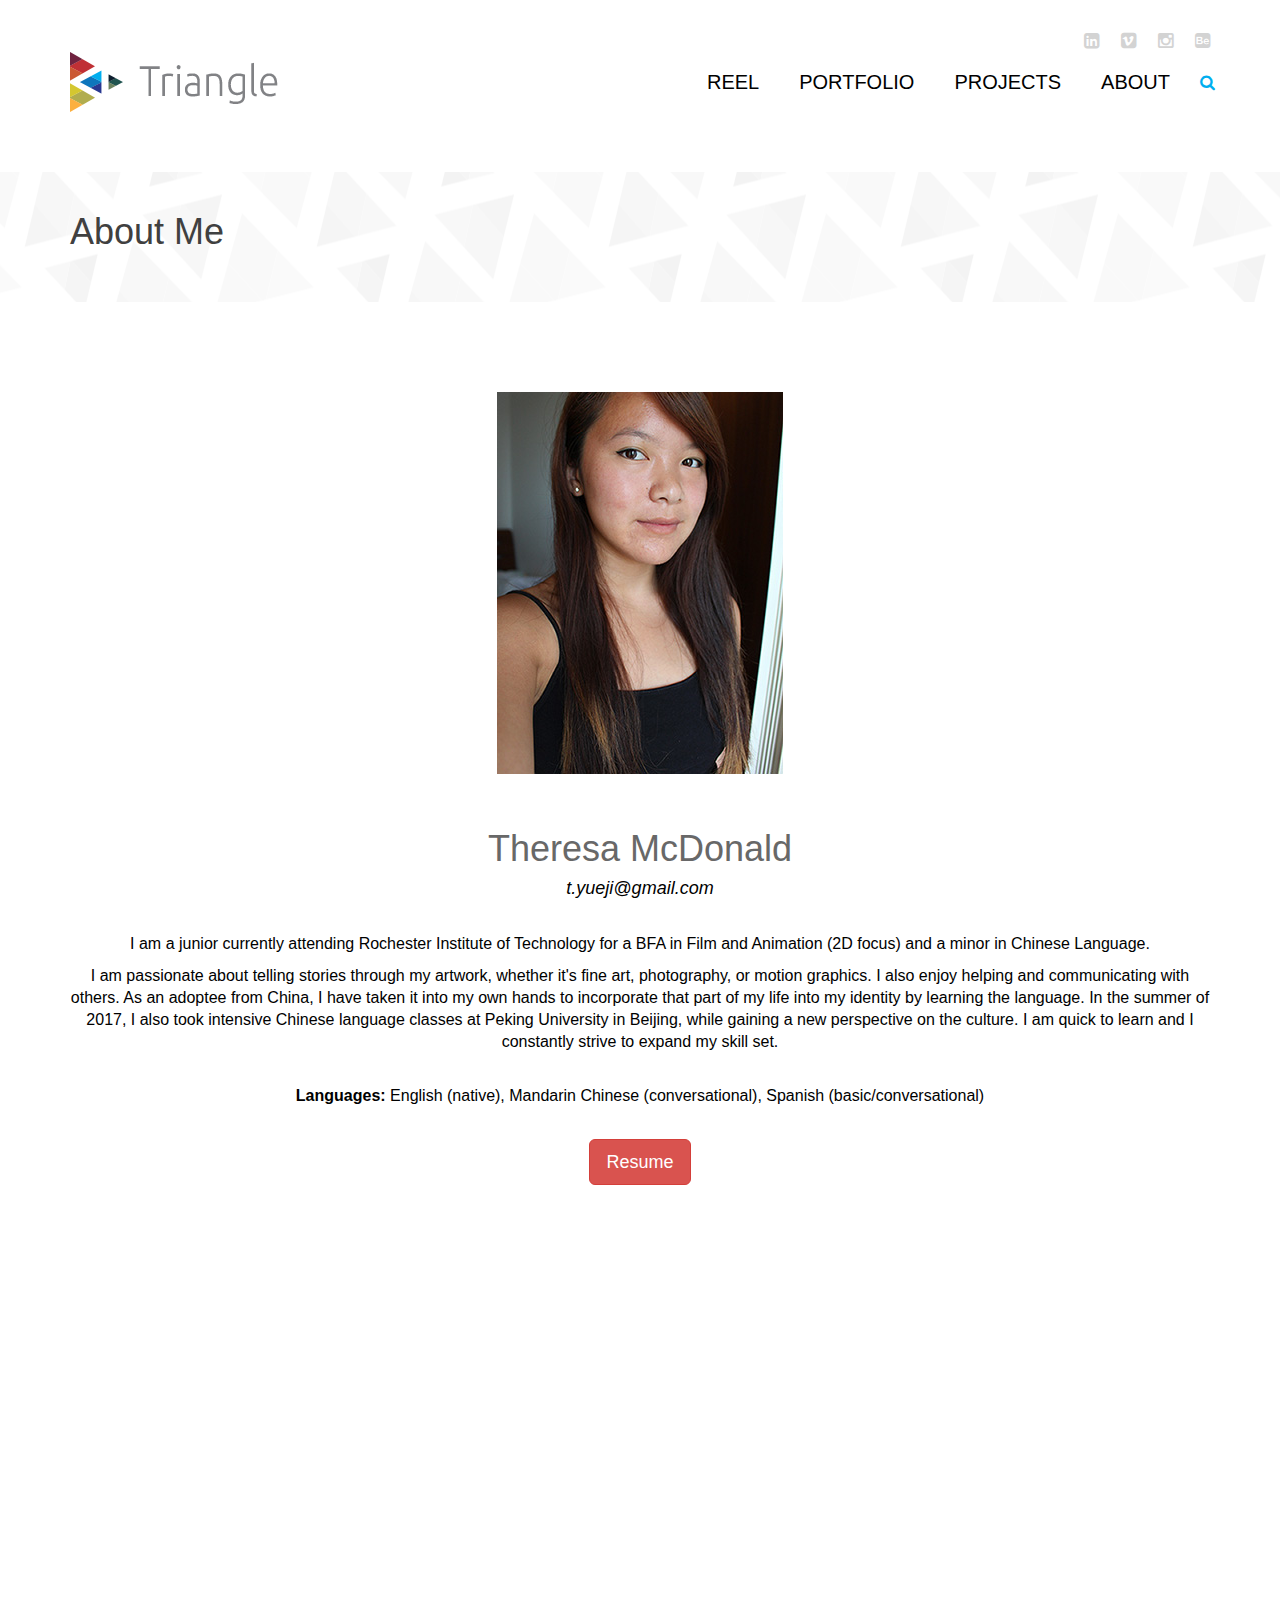
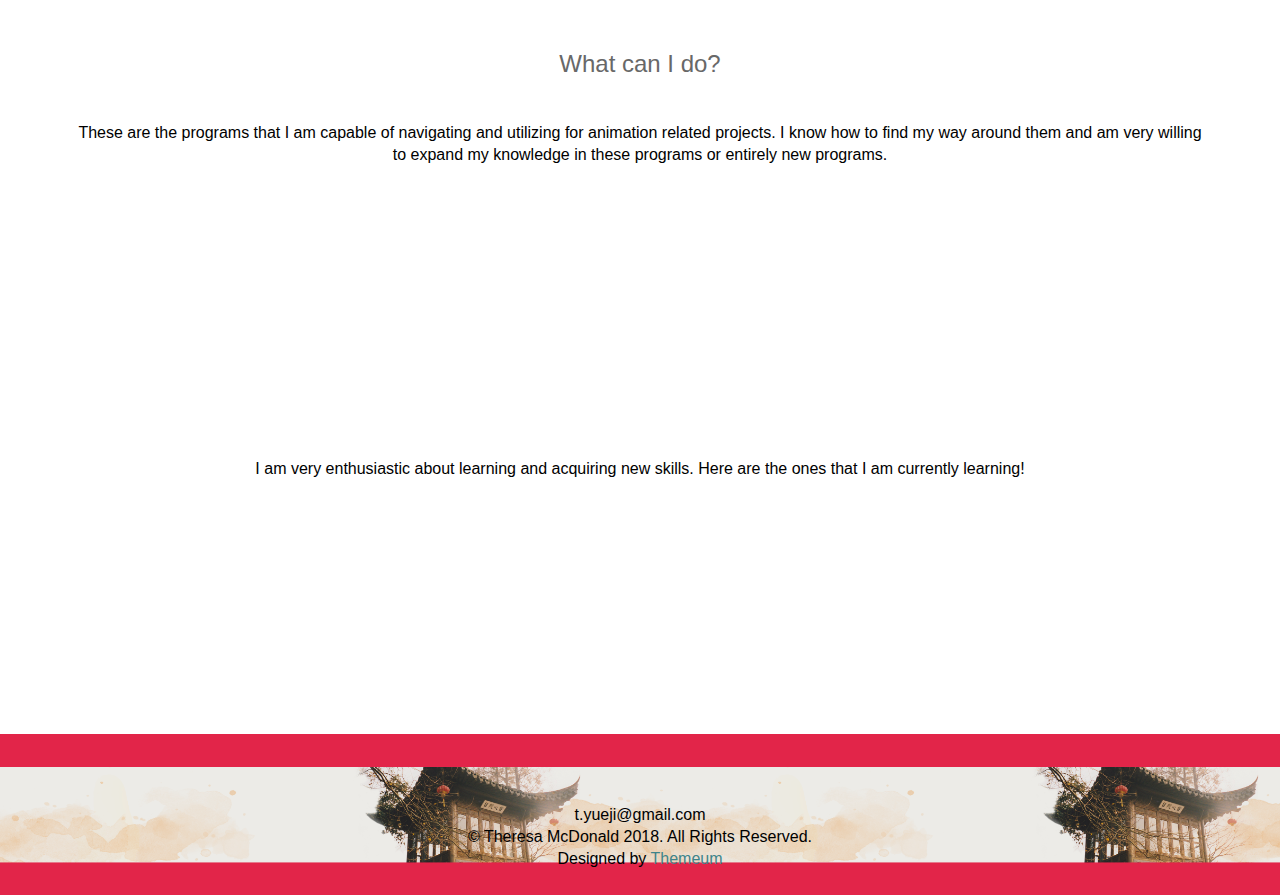
==== commit 81f0664a: "about photo fix" ====
--- a/aboutus2.html
+++ b/aboutus2.html
@@ -98,7 +98,7 @@
         <div class="container">
             <div class="row">
                 <div class="col-sm-12 text-center">
-                    <img src="images/aboutus/5.jpg" class="margin-bottom" alt="">
+                    <img src="images/aboutus/5.JPG" class="margin-bottom" alt="">
                     <h1>Theresa McDonald</h1>
 					<h4 class="margin-bottom"><i>t.yueji@gmail.com</i></h4> 
                     <p>I am a junior currently attending Rochester Institute of Technology for a BFA in Film and Animation (2D focus) and a minor in Chinese Language.</p>
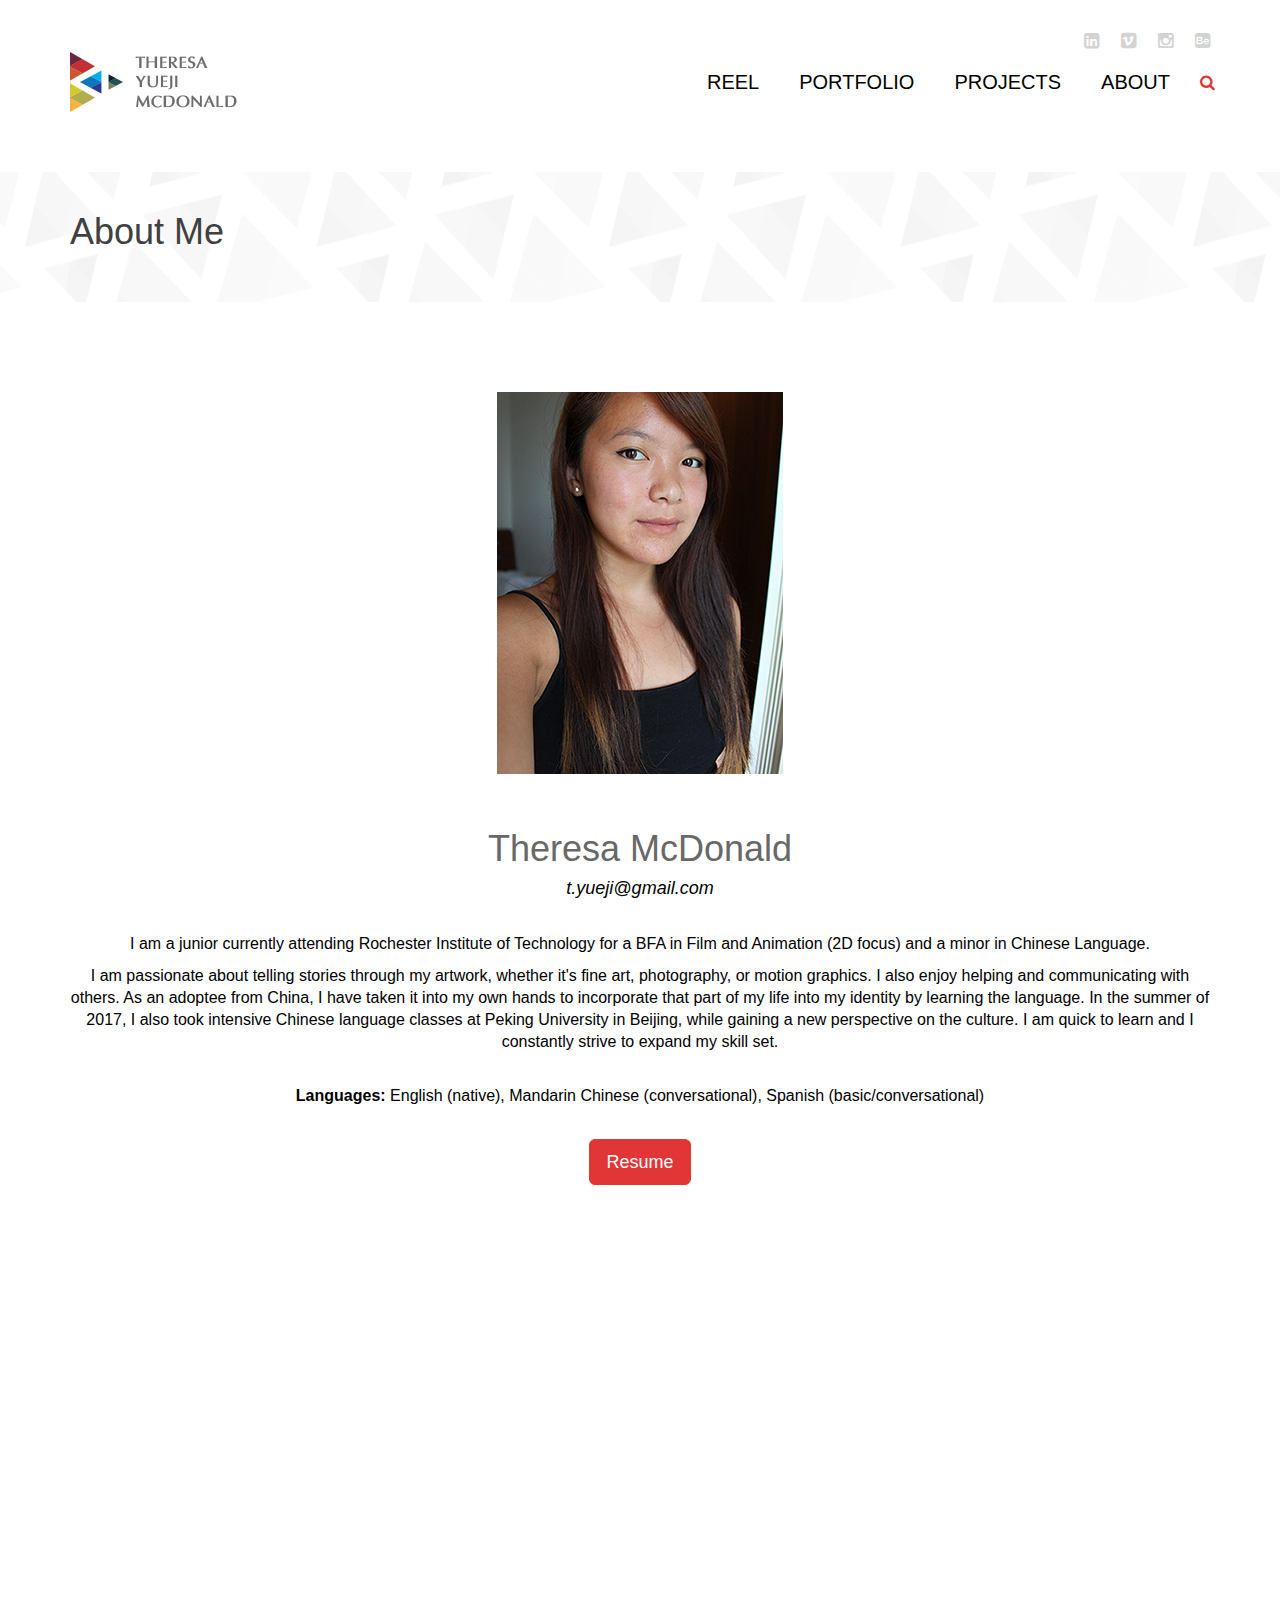
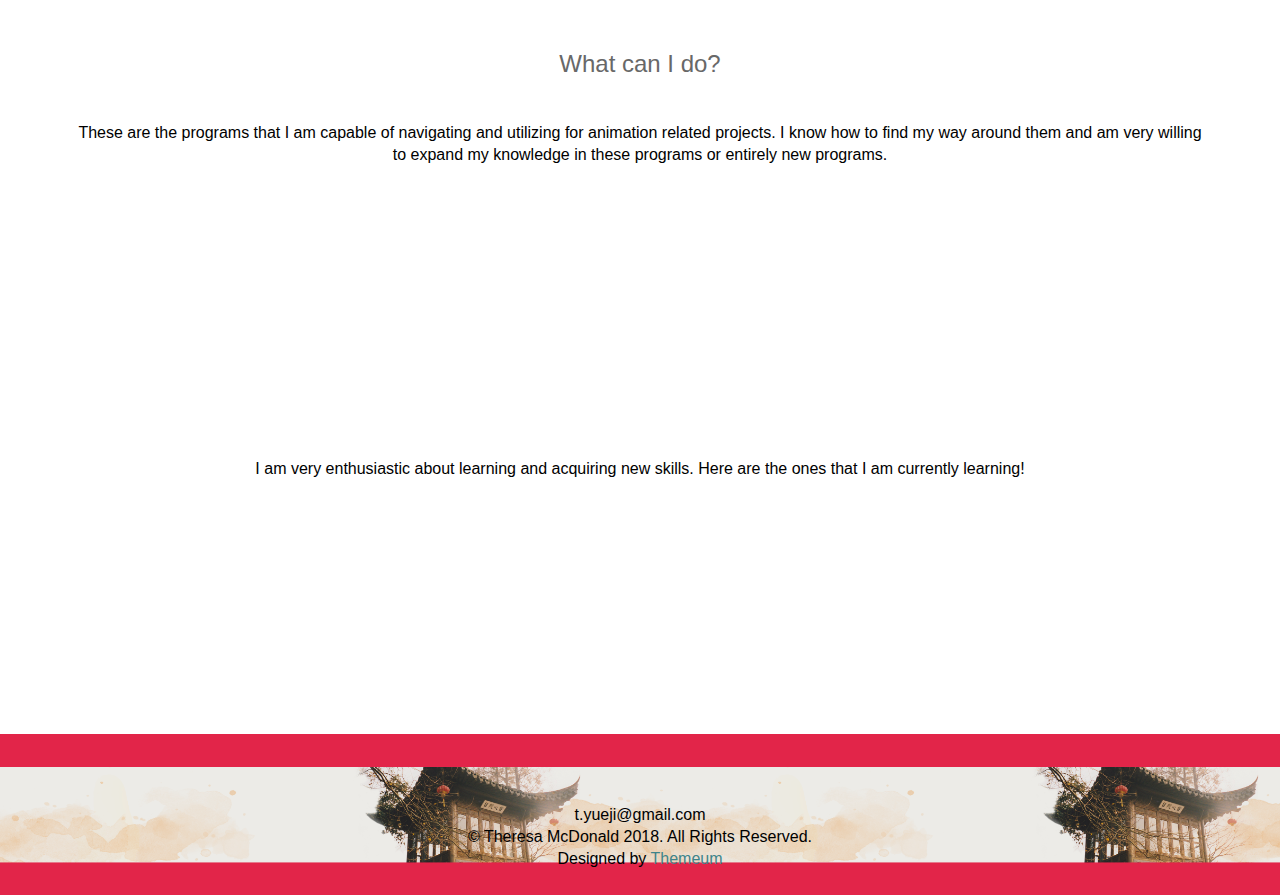
==== commit 47e22506: "colors and icons" ====
--- a/aboutus2.html
+++ b/aboutus2.html
@@ -239,14 +239,14 @@
 								<div class="single-skill">
                                 <h3>Maya</h3>
                                 <div class="progress">
-                                    <div class="progress-bar progress-bar-warning six-sec-ease-in-out" role="progressbar"  data-transition="10">10%</div>
+                                    <div class="progress-bar progress-bar-danger six-sec-ease-in-out" role="progressbar"  data-transition="10">10%</div>
                                 </div>
 								</div>
                             
 								<div class="single-skill">
                                 <h3>Adobe Animate</h3>
                                 <div class="progress">
-                                    <div class="progress-bar progress-bar-warning six-sec-ease-in-out" role="progressbar"  data-transition="40">40%</div>
+                                    <div class="progress-bar progress-bar-danger six-sec-ease-in-out" role="progressbar"  data-transition="40">40%</div>
                                 </div>
 								</div>
                             
@@ -260,13 +260,13 @@
 							<div class="single-skill">
                                 <h3>HTML/CSS</h3>
                                 <div class="progress">
-                                    <div class="progress-bar progress-bar-warning six-sec-ease-in-out" role="progressbar"  data-transition="30">30%</div>
+                                    <div class="progress-bar progress-bar-danger six-sec-ease-in-out" role="progressbar"  data-transition="30">30%</div>
                                 </div>
 							</div>
 							<div class="single-skill">
                                 <h3>Adobe Illustrator</h3>
                                 <div class="progress">
-                                    <div class="progress-bar progress-bar-warning six-sec-ease-in-out" role="progressbar"  data-transition="30">30%</div>
+                                    <div class="progress-bar progress-bar-danger six-sec-ease-in-out" role="progressbar"  data-transition="30">30%</div>
                                 </div>
 							</div>
 							
--- a/css/main.css
+++ b/css/main.css
@@ -32,7 +32,7 @@
   a:hover {
     outline: none;
     text-decoration:none;
-    color:#ff3737;
+    color:#e23636;
   }
 
   a:focus {
@@ -80,8 +80,8 @@
 
   .btn-common {
     font-size: 14px;
-    color: #ff3737;
-    border: 1px solid #0099ae;
+    color: #e23636;
+    border: 1px solid #e23636;
     font-family: 'book antiqua', sans-serif;
     font-weight: 300;
     padding: 10px 25px;
@@ -101,8 +101,8 @@
     outline: none;
     background: none;
     box-shadow: none;
-    color: #01707f;
-    border-color:#01707f;
+    color: #C03035;
+    border-color:#C03035;
   }
 
   .align-right{
@@ -182,7 +182,7 @@
 }
 
 .search i{
-  color: #00aeef;
+  color: #e23636;
   cursor: pointer;
   position: absolute;
   right: 10px;
@@ -204,7 +204,7 @@
   color: #818285;
   font-weight: 300;
   outline: none;
-  border: 1px solid #00aeef;
+  border: 1px solid #e23636;
   margin-top: 20px;
   border-radius: 4px;
 }
@@ -226,23 +226,23 @@
 }
 
 .social-icons ul li a:hover .fa-facebook {
-  color:#ff3737;
+  color:#e23636;
 }
 
 .social-icons ul li a:hover .fa-behance-square {
-  color:#ff3737;
+  color:#e23636;
 }
 
 .social-icons ul li a:hover .fa-instagram {
-  color:#ff3737;
+  color:#e23636;
 }
 
 .social-icons ul li a:hover .fa-vimeo-square {
-  color:#ff3737;
+  color:#e23636;
 }
 
 .social-icons ul li a:hover .fa-linkedin-square {
-  color:#ff3737;
+  color:#e23636;
 }
 
 .social-icons ul li a:hover,
@@ -290,11 +290,11 @@
 .navbar-inverse .navbar-nav > .open > a {
   background-color: inherit;
   border: 0;
-  color: #ff3737;
+  color: #e23636;
 }
 
 #header .navbar-inverse .navbar-nav  li a:hover{
-  color: #ff3737;
+  color: #e23636;
 }
 
 
@@ -316,7 +316,7 @@
 }
 
 #header .navbar-nav li ul.sub-menu li .active{
-  background: #00aeef;
+  background: #e23636;
   color: #fff;
   position: relative;
 }
@@ -338,7 +338,7 @@
 
 #header .navbar-nav li ul.sub-menu li a:hover,
 #header .navbar-nav li ul.sub-menu li a:focus{
-  background: #00aeef;
+  background: #e23636;
   color: #fff;
 }
 
@@ -634,7 +634,7 @@
   font-size: 48px;
   height: 48px;
   line-height: 48px;
-  color: #00aeef;
+  color: #e23636;
   position: absolute;
   left: 50%;
   margin-left: -24px;
@@ -858,7 +858,7 @@
 }
 
 .social-profile .nav-pills li a:hover {
-  color: #ff3737;
+  color: #e23636;
   border-color: #702340;
 }
 
@@ -909,7 +909,7 @@
 
 .count h1{
   font-size: 60px;
-  color: #00aeef;
+  color: #e23636;
 }
 
 .count h3{
@@ -953,7 +953,7 @@
 }
 
 .progress-bar.progress-bar-primary{
-  background: #00aeef;
+  background: #e23636;
 }
 
 
@@ -1073,7 +1073,7 @@
 }
 
 .portfolio-view .nav-pills li a:hover {
-  color: #ff3737;
+  color: #e23636;
   border-color: #702340;
   -webkit-transition: all 0.9s ease;
   transition: all 0.9s ease;
@@ -1247,19 +1247,19 @@
 .categories .navbar-stacked li a:hover{
   background: none;
   margin-left: 20px;
-  color: #0099AE;
+  color: #e23636;
   opacity: 1;
 }
 
 .categories .navbar-stacked li.active a{
-  color: #0099AE;
+  color: #e23636;
   padding-left: 20px;
 }
 
 .categories .navbar-stacked li.active a:before{
   position: absolute;
   content: "";
-  border-color: transparent transparent transparent #0099AE;
+  border-color: transparent transparent transparent #e23636;
   border-width: 8px;
   border-style: solid;
   left: 0;
@@ -1305,7 +1305,7 @@
 }
 
 .sidebar-item .media:hover{
-  border-left: 2px solid #0099AE;
+  border-left: 2px solid #e23636;
   padding-left: 5px;
   transition: all 0.3s ease 0s;
   -moz-transition: all 0.3s ease 0s;
@@ -1314,7 +1314,7 @@
 }
 
 .sidebar-item .media:hover.media .media-body h4 a{
-  color: #0099AE;
+  color: #e23636;
   transition: all 0.3s ease 0s;
   -moz-transition: all 0.3s ease 0s;
   -webkit-transition: all 0.3s ease 0s;
@@ -1356,7 +1356,7 @@
 }
 
 .tag-cloud .nav-pills li a:hover{
-  background: #0099AE;
+  background: #e23636;
 }
 
 .popular ul.gallery {
@@ -1497,7 +1497,7 @@
 
 .single-blog.timeline {
   background: #FFFFFF;
-  border: 1px solid #ff3737;
+  border: 1px solid #e23636;
   border-bottom: 0;
   position: relative;
   padding-bottom: 0;
@@ -1550,7 +1550,7 @@
   border-style: solid;
   border-width: 60px;
   content: "";
-  border-color: transparent transparent #ff3737 transparent;
+  border-color: transparent transparent #e23636 transparent;
   z-index: -1;
   cursor: initial;
 }
@@ -1581,7 +1581,7 @@
   border-left-style: solid;
   border-left-width: 1px;
   height: 100%;
-  border-left-color: #ff3737;
+  border-left-color: #e23636;
   left: 50%;
   margin-left: -2px;
 }
@@ -1647,16 +1647,16 @@
 .post-content  .post-author a{
   font-weight: 300;
   font-size: 14px;
-  color: #0099AE;
+  color: #e23636;
 }
 
 a.read-more{
-  color: #0099AE;
+  color: #e23636;
   font-weight: 300;
 }
 
 a.read-more:hover{
-  color: #01707F
+  color: #C03035
 }
 
 .post-bottom{
@@ -1719,13 +1719,13 @@
 }
 
 .post-nav li a{
-  color: #0099AE;
+  color: #e23636;
   padding: 0;
   text-align: left;
 }
 
 .post-nav li a i{
-  color: #0099AE;
+  color: #e23636;
   margin-right: 8px;
 }
 
@@ -1852,7 +1852,7 @@
 
 .author-profile .col-sm-2 img{
   width: 100%;
-  border-left: 3px solid #0099AE;
+  border-left: 3px solid #e23636;
 }
 
 .author-profile h3{
@@ -1888,7 +1888,7 @@
 
 .post-comment .pull-left img{
   margin-right: 60px;
-  border-left: 3px solid #0884d5;
+  border-left: 3px solid #e23636;
 }
 
 .post-comment .media-body{
@@ -1966,7 +1966,7 @@
 }
 
 #map-section address a:hover {
-  color:#00AEEF
+  color:#e23636
 }
 
 #contact-form #message{
@@ -2634,7 +2634,7 @@
   background-color: transparent;
   height: 52px;
   color: #fff;
-  border:2px solid #00aeef;
+  border:2px solid #e23636;
 }
 
 #newsletter {
--- a/css/responsive.css
+++ b/css/responsive.css
@@ -15,7 +15,7 @@
     box-shadow: none;
     display: none;
     z-index: 999;
-    border: 1px solid #00aeef;
+    border: 1px solid #ff3737;
   }
 
   #header .navbar-nav li ul.sub-menu li a {
@@ -215,18 +215,18 @@
 
   #header .navbar-inverse .navbar-toggle,
   #header .navbar-inverse .navbar-toggle:focus {
-    border-color: #00aeef;
+    border-color: #ff3737;
     margin-top: 15px;
     margin-right: 5px;
     outline: none;
   }
 
   .navbar-header .navbar-toggle .icon-bar {
-    background-color: #00aeef;
+    background-color: #ff3737;
   }
 
   #header .navbar-inverse .navbar-toggle:hover {
-    background: #00aeef;
+    background: #ff3737;
   }
 
   #header .navbar-inverse .navbar-toggle:hover .icon-bar {
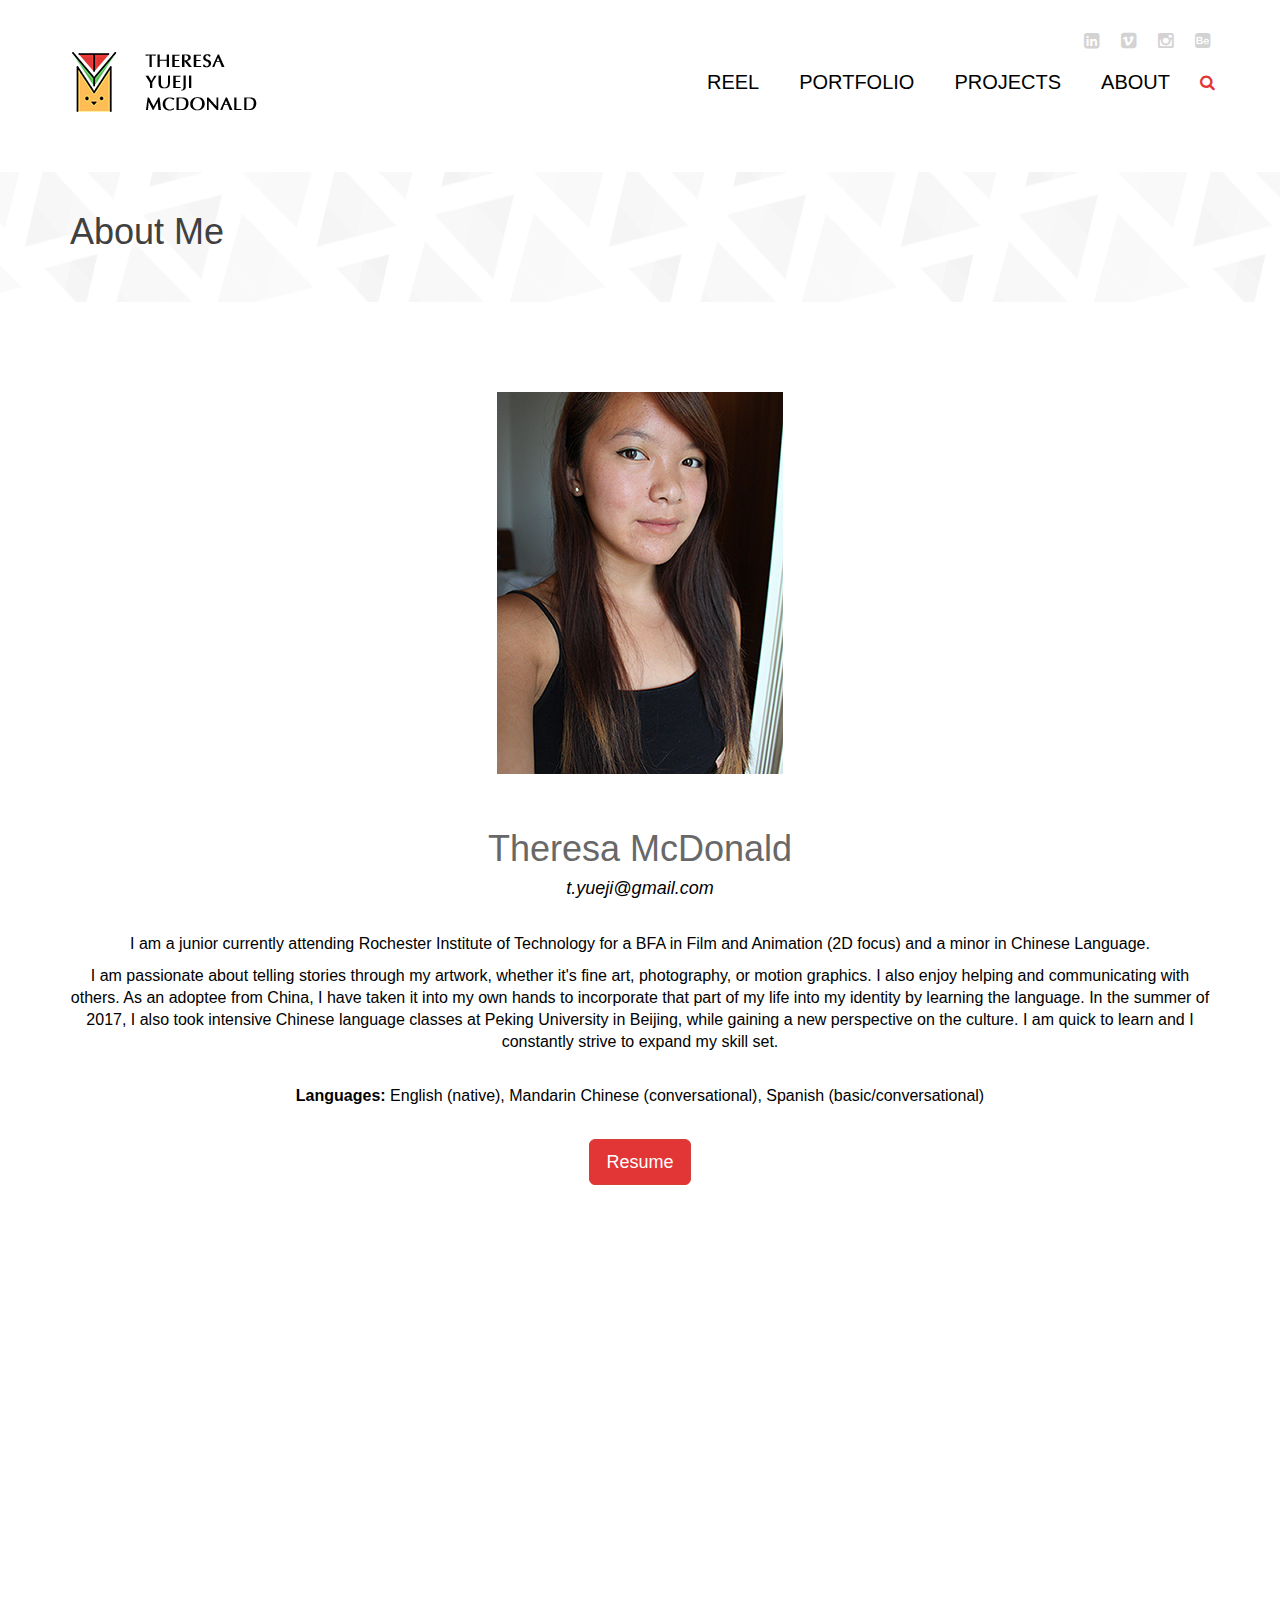
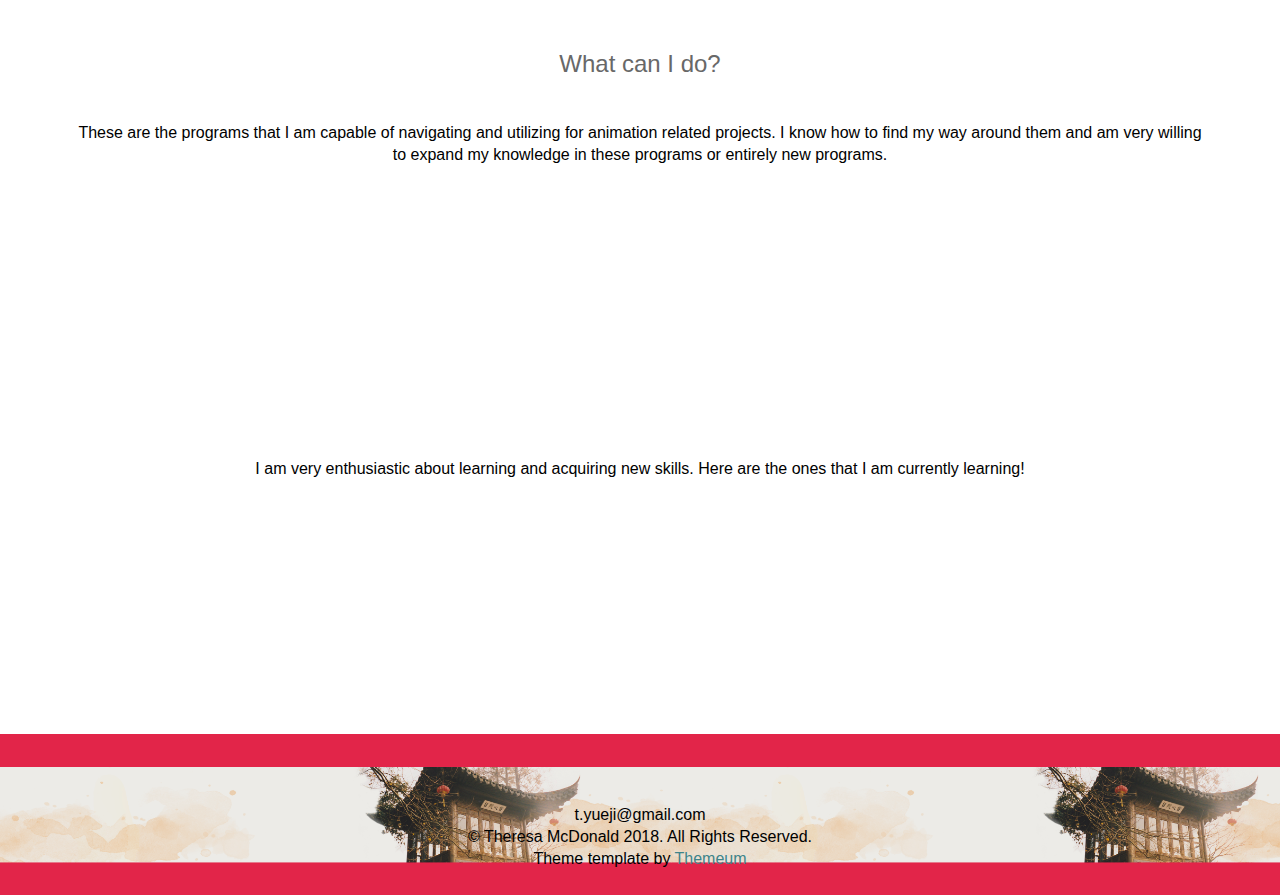
==== commit bf366dd3: "footer theme template" ====
--- a/aboutus2.html
+++ b/aboutus2.html
@@ -285,7 +285,7 @@
                     <div class="copyright-text text-center">
                         <p>t.yueji@gmail.com</p>
 						<p>&copy; Theresa McDonald 2018. All Rights Reserved.</p>
-                        <p>Designed by <a target="_blank" href="http://www.themeum.com">Themeum</a></p>
+                        <p>Theme template by <a target="_blank" href="http://www.themeum.com">Themeum</a></p>
                     </div>
                 </div>
             </div>
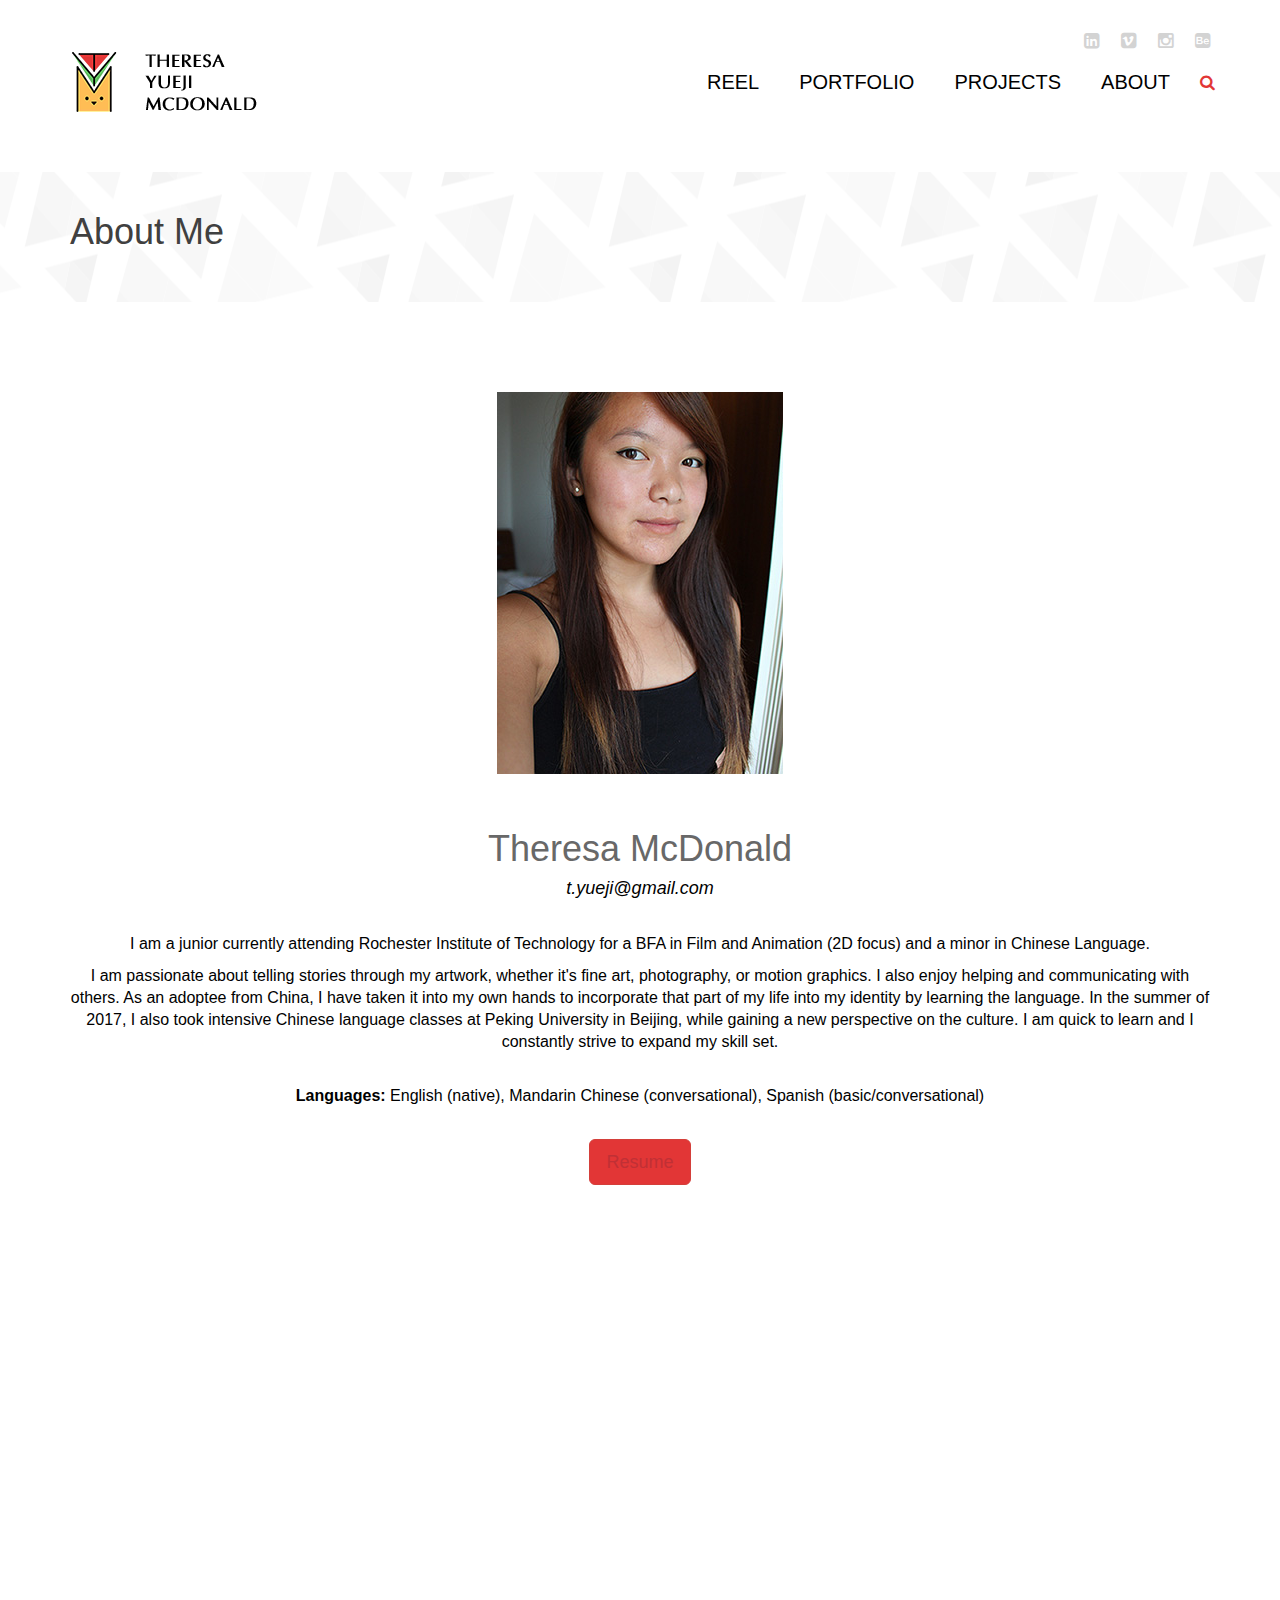
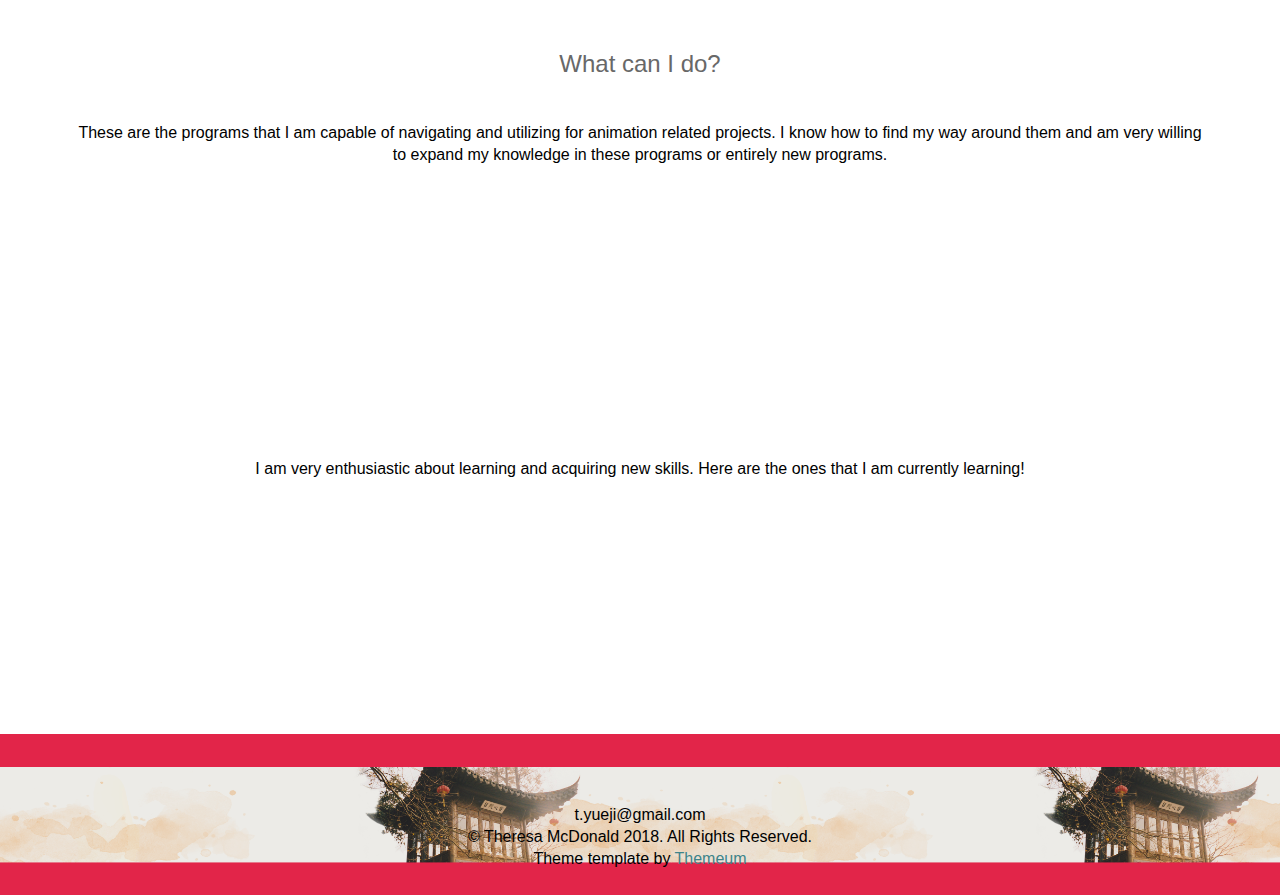
==== commit 20091747: "resume link" ====
--- a/aboutus2.html
+++ b/aboutus2.html
@@ -105,7 +105,7 @@
 					<p>I am passionate about telling stories through my artwork, whether it's fine art, photography, or motion graphics. I also enjoy helping and communicating with others. As an adoptee from China, I have taken it into my own hands to incorporate that part of my life into my identity by learning the language. In the summer of 2017, I also took intensive Chinese language classes at Peking University in Beijing, while gaining a new perspective on the culture. I am quick to learn and I constantly strive to expand my skill set. </p>
 					</br>
 					<p><b>Languages:</b> English (native), Mandarin Chinese (conversational), Spanish (basic/conversational) </p></br>
-					 <button type="button" class="btn btn-lg btn-danger"><a href="https://drive.google.com/file/d/1Ku6L-DC4TEhxZw_4U4l9jzTJWD0DwLC5/view?usp=sharing"><font color="FFFFFF">Resume</font></a></button></p>
+					 <button type="button" class="btn btn-lg btn-danger"><a href="https://drive.google.com/open?id=1TgYf9skQGdMDf0ZPOqwA_AMfPPay5-np" target="_blank">Resume</font></a></button></p>
                 </div>
             </div>
         </div>
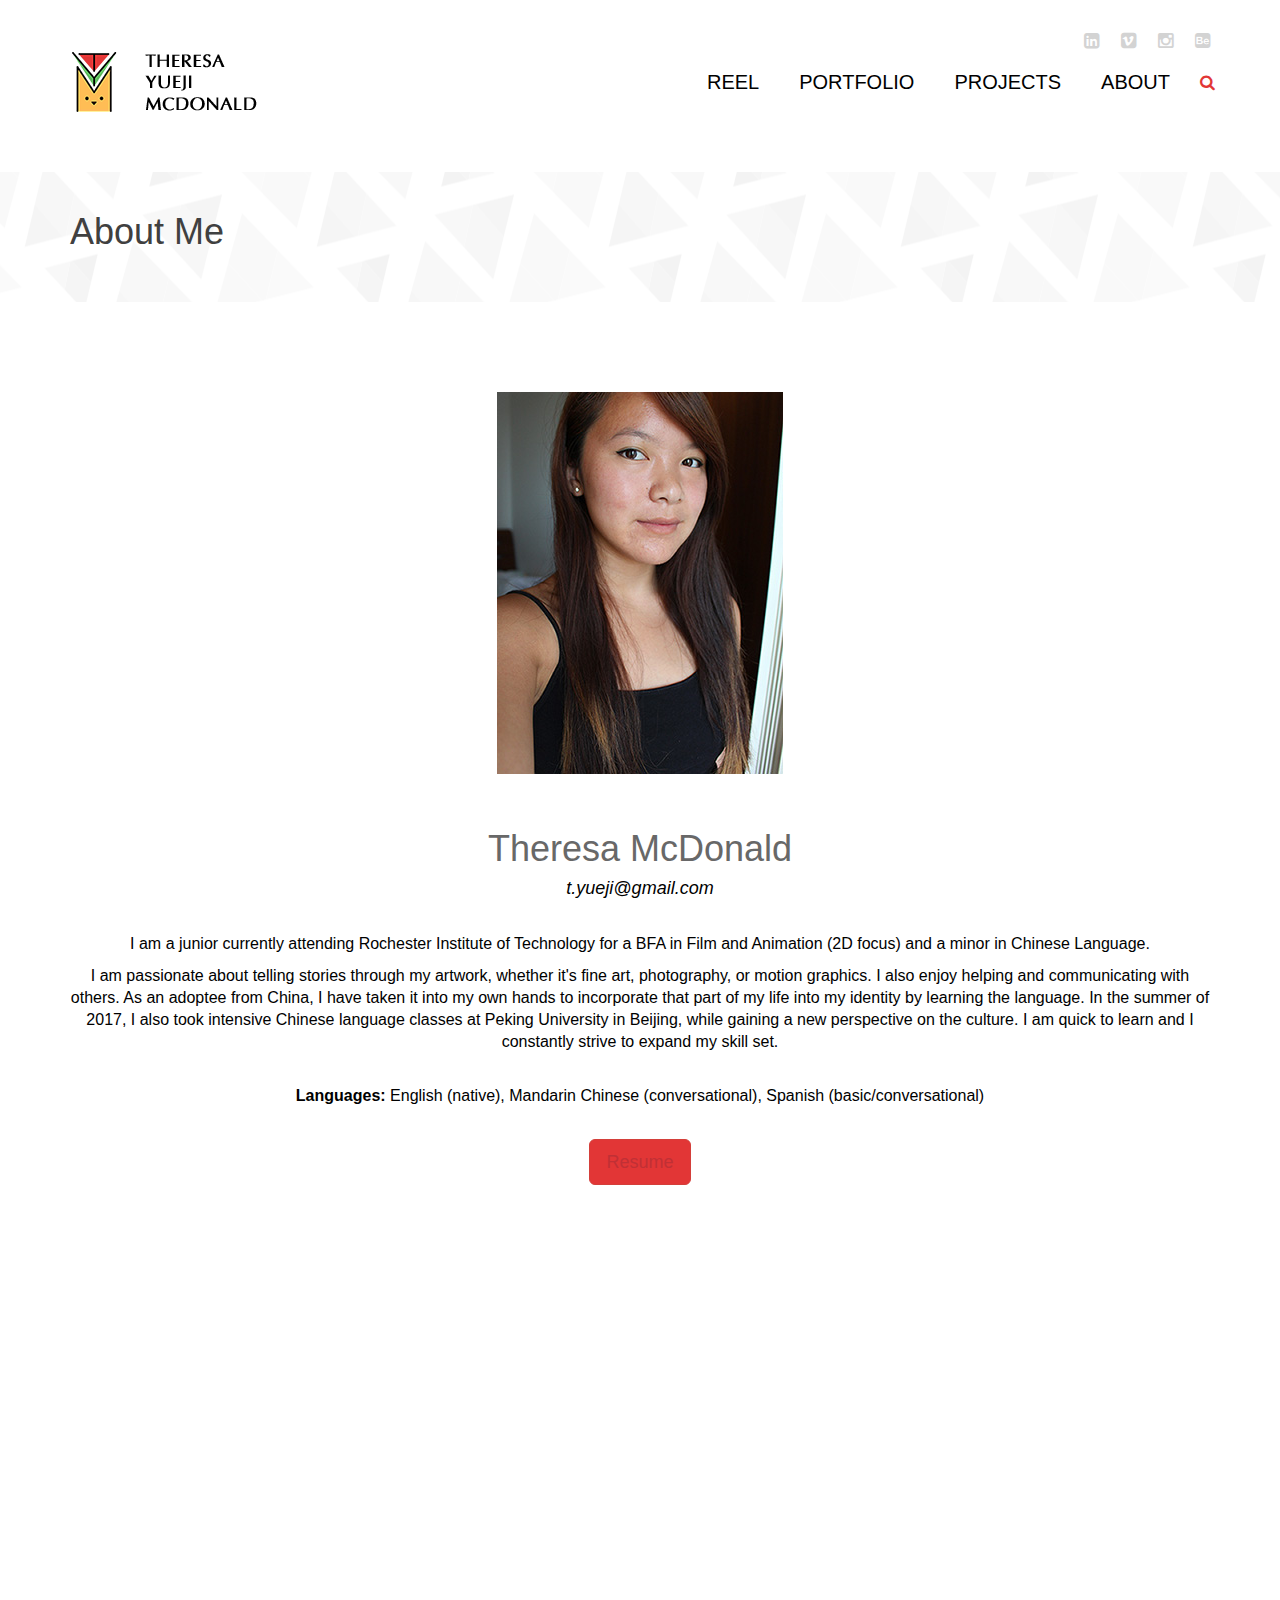
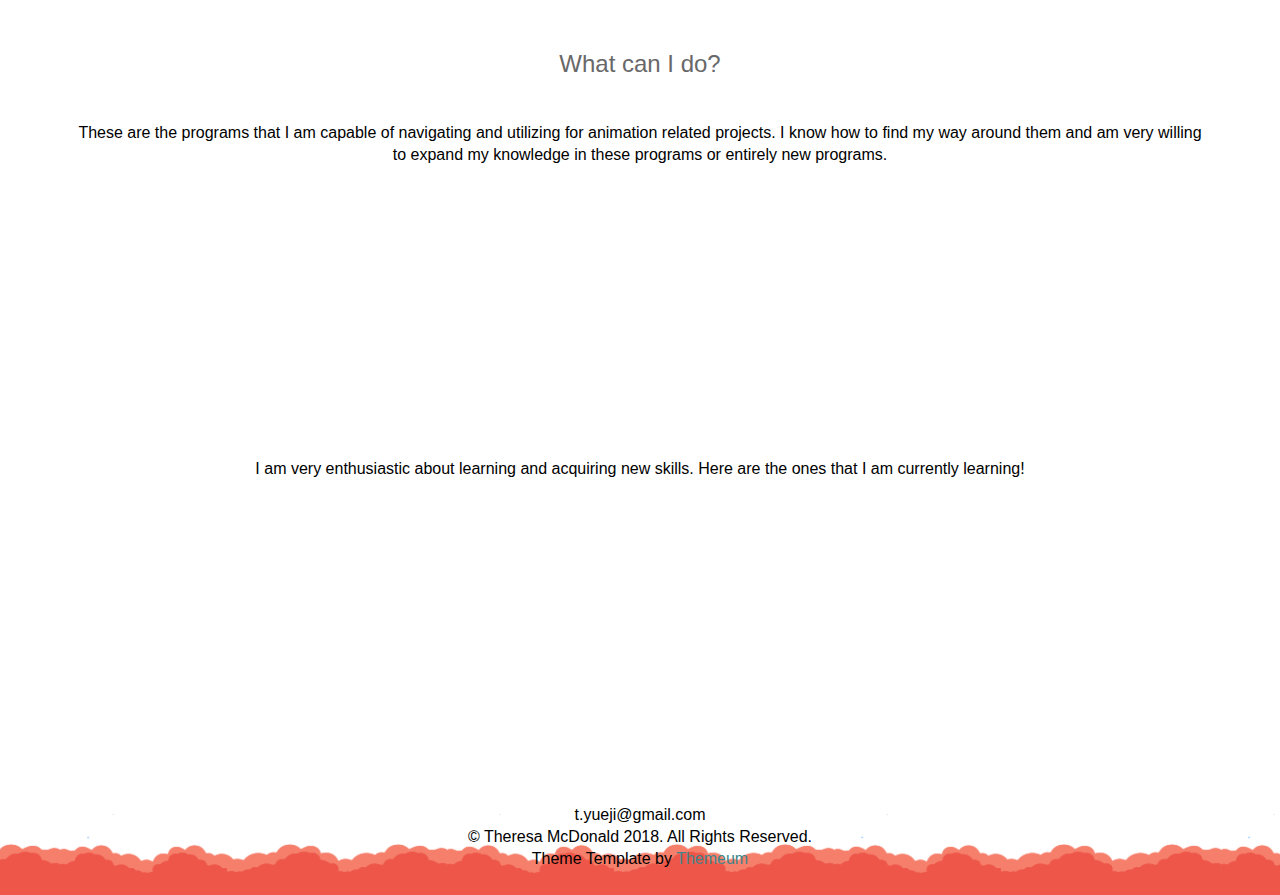
==== commit 6c5711c5: "footer" ====
--- a/aboutus2.html
+++ b/aboutus2.html
@@ -285,7 +285,7 @@
                     <div class="copyright-text text-center">
                         <p>t.yueji@gmail.com</p>
 						<p>&copy; Theresa McDonald 2018. All Rights Reserved.</p>
-                        <p>Theme template by <a target="_blank" href="http://www.themeum.com">Themeum</a></p>
+                        <p>Theme Template by <a target="_blank" href="http://www.themeum.com">Themeum</a></p>
                     </div>
                 </div>
             </div>
--- a/css/main.css
+++ b/css/main.css
@@ -388,7 +388,7 @@
 
 #footer {
   padding-bottom: 10px;
-  background-image: url(../images/home/footer1.png);
+  background-image: url(../images/home/footer.png);
   background-repeat: repeat-x;
   background-position: bottom;
   background-size: contain;
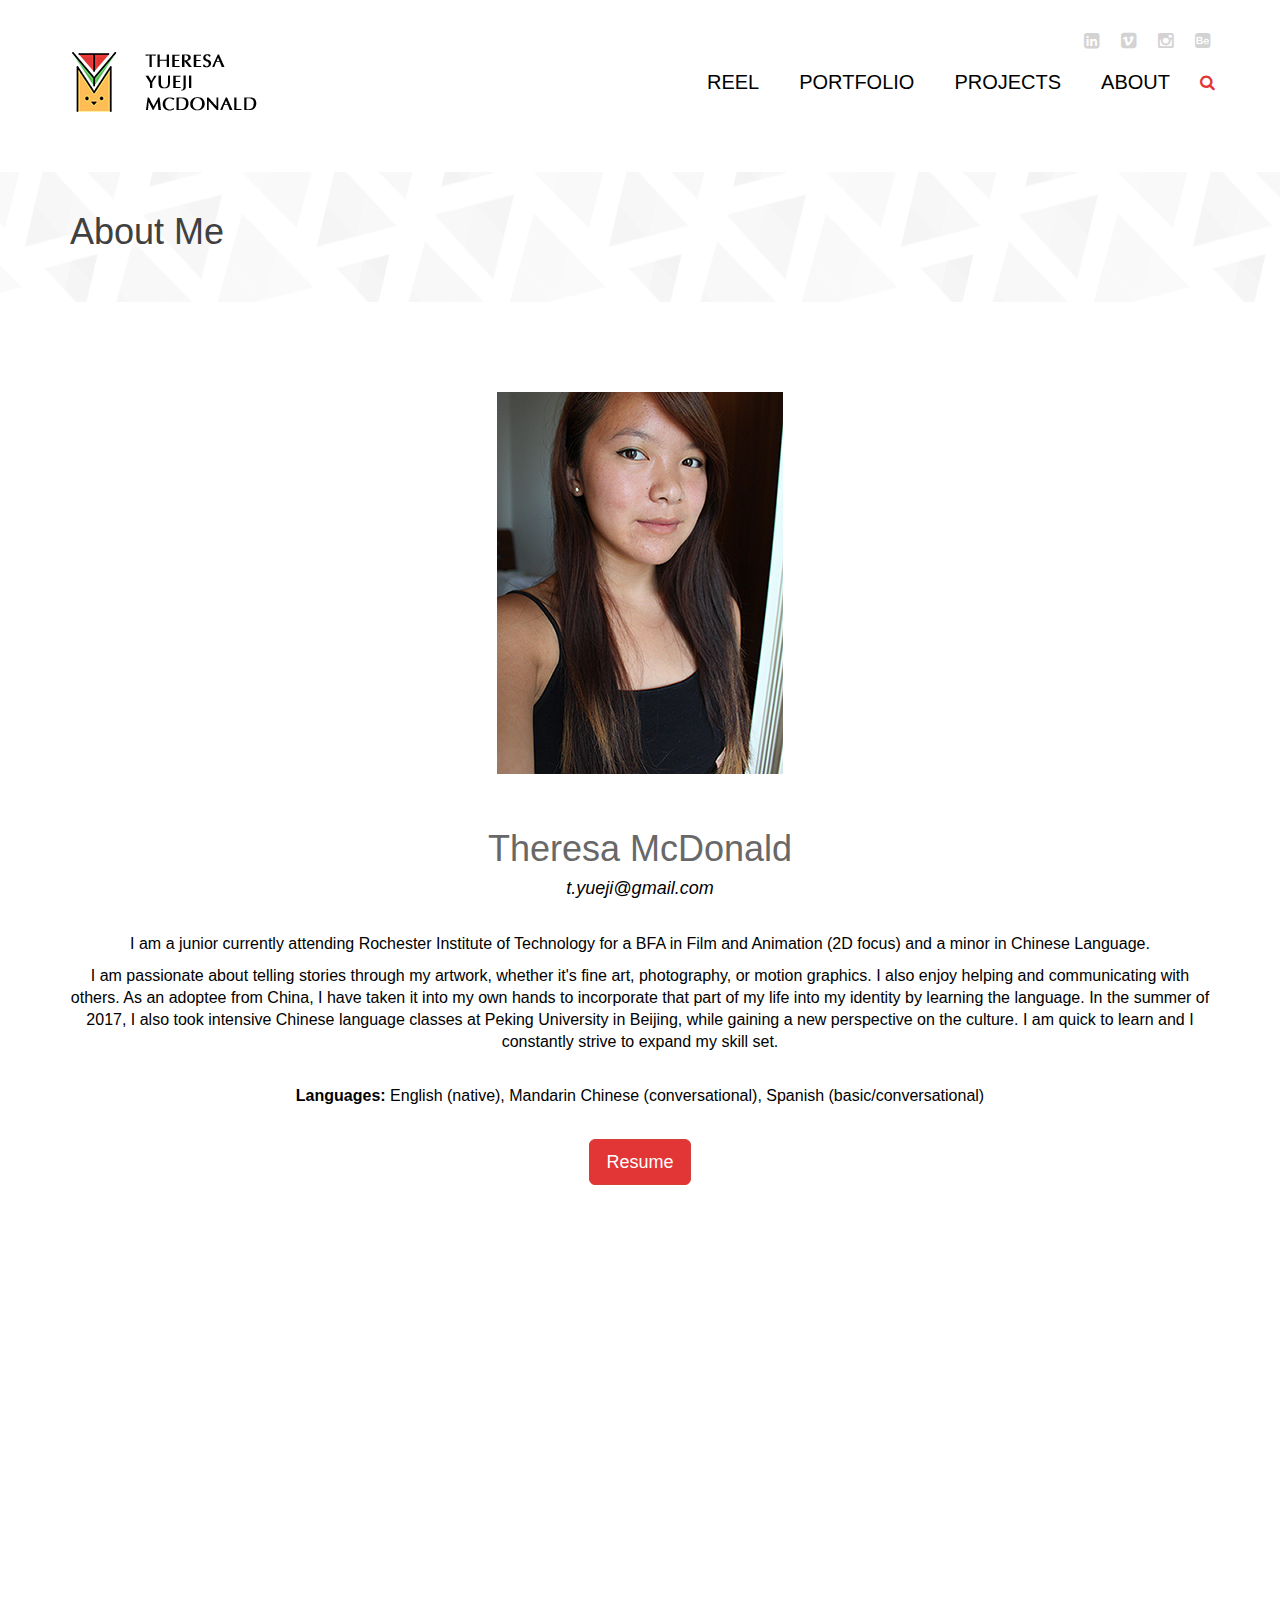
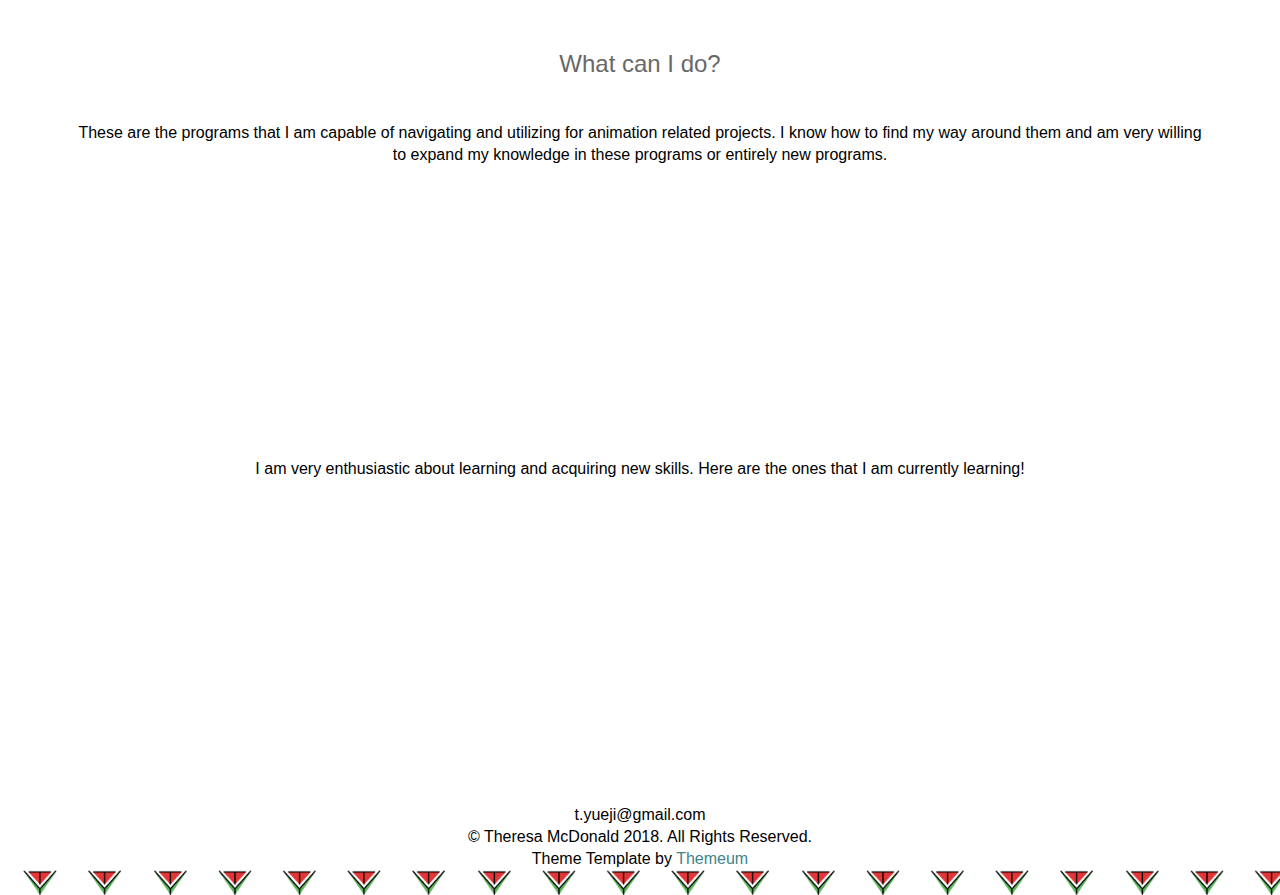
==== commit 39110aed: "resume button" ====
--- a/aboutus2.html
+++ b/aboutus2.html
@@ -105,7 +105,7 @@
 					<p>I am passionate about telling stories through my artwork, whether it's fine art, photography, or motion graphics. I also enjoy helping and communicating with others. As an adoptee from China, I have taken it into my own hands to incorporate that part of my life into my identity by learning the language. In the summer of 2017, I also took intensive Chinese language classes at Peking University in Beijing, while gaining a new perspective on the culture. I am quick to learn and I constantly strive to expand my skill set. </p>
 					</br>
 					<p><b>Languages:</b> English (native), Mandarin Chinese (conversational), Spanish (basic/conversational) </p></br>
-					 <button type="button" class="btn btn-lg btn-danger"><a href="https://drive.google.com/open?id=1TgYf9skQGdMDf0ZPOqwA_AMfPPay5-np" target="_blank">Resume</font></a></button></p>
+					 <button type="button" class="btn btn-lg btn-danger"><a href="https://drive.google.com/open?id=1TgYf9skQGdMDf0ZPOqwA_AMfPPay5-np" target="_blank" class="class1">Resume</font></a></button></p>
                 </div>
             </div>
         </div>
--- a/css/main.css
+++ b/css/main.css
@@ -26,13 +26,13 @@
 
 
   a{
-    color:#C03035;
+    color:#e23636;
   }
 
   a:hover {
     outline: none;
     text-decoration:none;
-    color:#e23636;
+    color:#ff8484;
   }
 
   a:focus {
@@ -47,7 +47,12 @@
     transition: 300ms;
   }
 
-
+A.class1 {color: #ffffff;}
+A.class1:link  {text-decoration: none; color: #ffffff;}
+A.class1:visited {text-decoration: none; color: #ffe0e0;}
+A.class1:hover {text-decoration: none; color: #ffe0e0;}
+A.class1:active {text-decoration: none; color: #ffffff;}
+  
   ul {
     list-style: none;
   }
@@ -80,7 +85,7 @@
 
   .btn-common {
     font-size: 14px;
-    color: #e23636;
+    color: #ffffff;
     border: 1px solid #e23636;
     font-family: 'book antiqua', sans-serif;
     font-weight: 300;
@@ -101,8 +106,9 @@
     outline: none;
     background: none;
     box-shadow: none;
-    color: #C03035;
+    color: #ffafaf;
     border-color:#C03035;
+	
   }
 
   .align-right{
